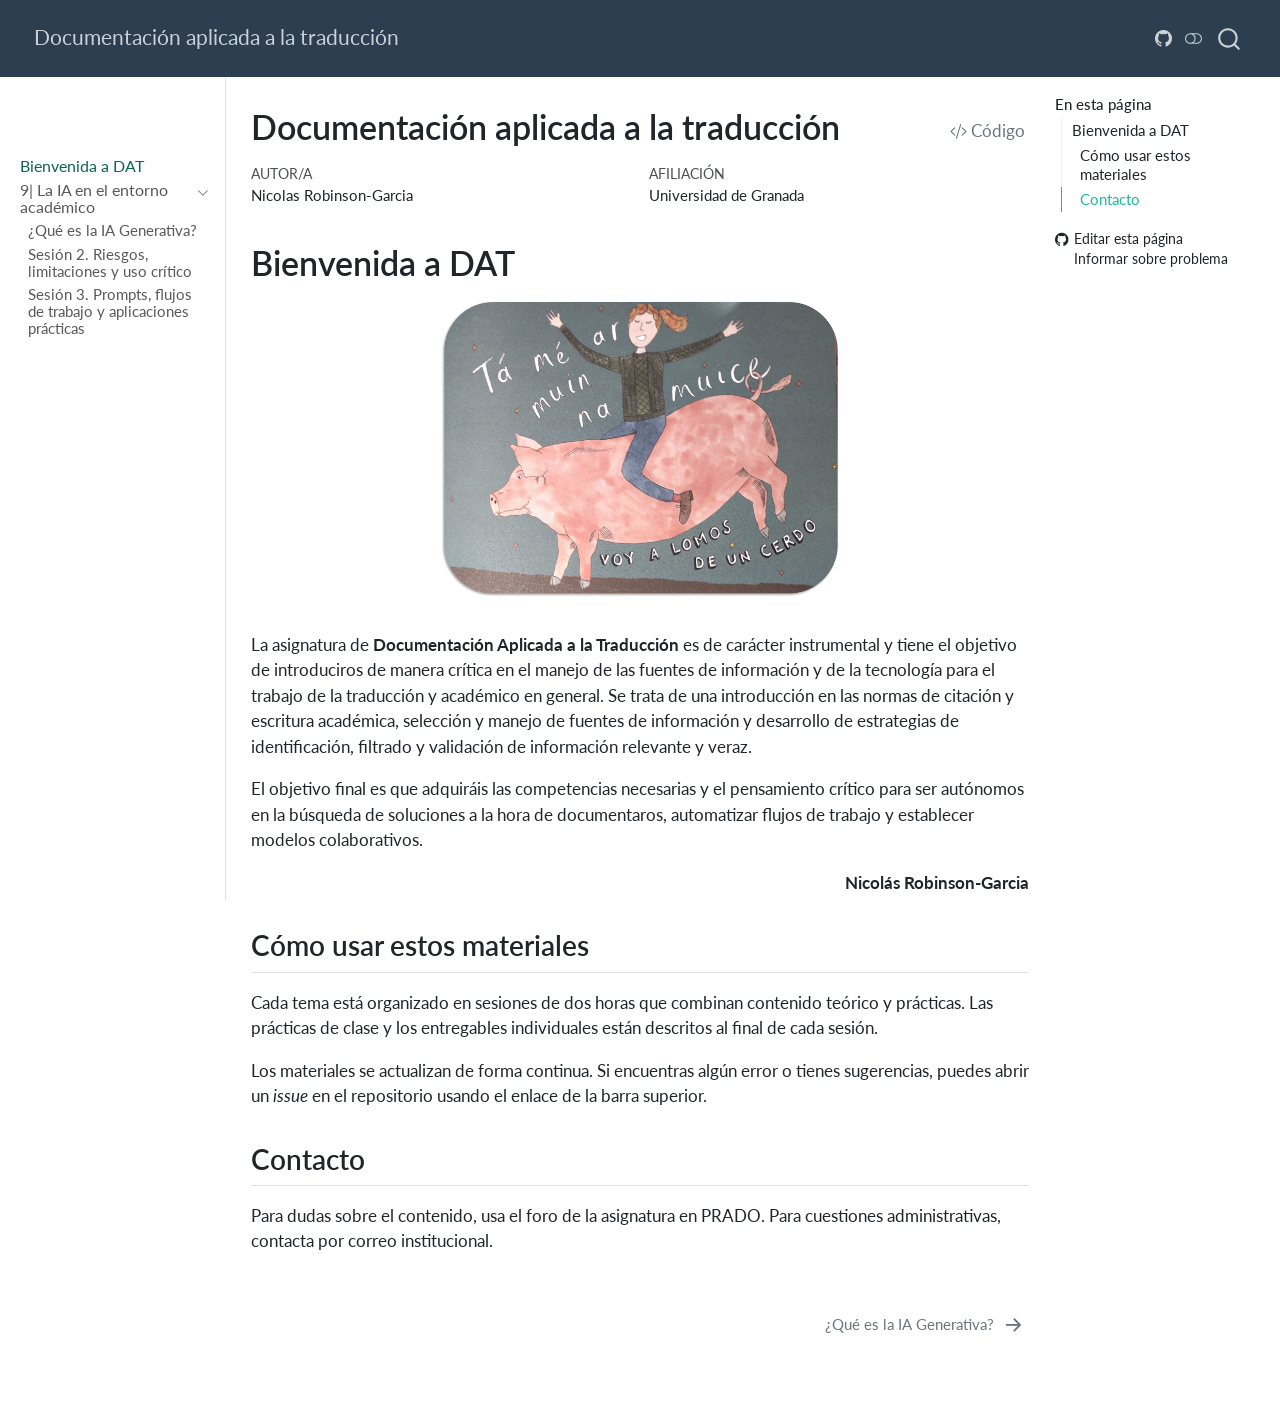
==== docs/index.html @ 5654e7cf "terminada sesion 1 tema 9" ====
<!DOCTYPE html>
<html xmlns="http://www.w3.org/1999/xhtml" lang="es" xml:lang="es"><head>

<meta charset="utf-8">
<meta name="generator" content="quarto-1.8.25">

<meta name="viewport" content="width=device-width, initial-scale=1.0, user-scalable=yes">

<meta name="author" content="Nicolas Robinson-Garcia">

<title>Documentación aplicada a la traducción</title>
<style>
code{white-space: pre-wrap;}
span.smallcaps{font-variant: small-caps;}
div.columns{display: flex; gap: min(4vw, 1.5em);}
div.column{flex: auto; overflow-x: auto;}
div.hanging-indent{margin-left: 1.5em; text-indent: -1.5em;}
ul.task-list{list-style: none;}
ul.task-list li input[type="checkbox"] {
  width: 0.8em;
  margin: 0 0.8em 0.2em -1em; /* quarto-specific, see https://github.com/quarto-dev/quarto-cli/issues/4556 */ 
  vertical-align: middle;
}
/* CSS for syntax highlighting */
html { -webkit-text-size-adjust: 100%; }
pre > code.sourceCode { white-space: pre; position: relative; }
pre > code.sourceCode > span { display: inline-block; line-height: 1.25; }
pre > code.sourceCode > span:empty { height: 1.2em; }
.sourceCode { overflow: visible; }
code.sourceCode > span { color: inherit; text-decoration: inherit; }
div.sourceCode { margin: 1em 0; }
pre.sourceCode { margin: 0; }
@media screen {
div.sourceCode { overflow: auto; }
}
@media print {
pre > code.sourceCode { white-space: pre-wrap; }
pre > code.sourceCode > span { text-indent: -5em; padding-left: 5em; }
}
pre.numberSource code
  { counter-reset: source-line 0; }
pre.numberSource code > span
  { position: relative; left: -4em; counter-increment: source-line; }
pre.numberSource code > span > a:first-child::before
  { content: counter(source-line);
    position: relative; left: -1em; text-align: right; vertical-align: baseline;
    border: none; display: inline-block;
    -webkit-touch-callout: none; -webkit-user-select: none;
    -khtml-user-select: none; -moz-user-select: none;
    -ms-user-select: none; user-select: none;
    padding: 0 4px; width: 4em;
  }
pre.numberSource { margin-left: 3em;  padding-left: 4px; }
div.sourceCode
  {   }
@media screen {
pre > code.sourceCode > span > a:first-child::before { text-decoration: underline; }
}
</style>


<script src="site_libs/quarto-nav/quarto-nav.js"></script>
<script src="site_libs/quarto-nav/headroom.min.js"></script>
<script src="site_libs/clipboard/clipboard.min.js"></script>
<script src="site_libs/quarto-search/autocomplete.umd.js"></script>
<script src="site_libs/quarto-search/fuse.min.js"></script>
<script src="site_libs/quarto-search/quarto-search.js"></script>
<meta name="quarto:offset" content="./">
<link href="./tema9/sesion1.html" rel="next">
<script src="site_libs/quarto-html/quarto.js" type="module"></script>
<script src="site_libs/quarto-html/tabsets/tabsets.js" type="module"></script>
<script src="site_libs/quarto-html/axe/axe-check.js" type="module"></script>
<script src="site_libs/quarto-html/popper.min.js"></script>
<script src="site_libs/quarto-html/tippy.umd.min.js"></script>
<script src="site_libs/quarto-html/anchor.min.js"></script>
<link href="site_libs/quarto-html/tippy.css" rel="stylesheet">
<link href="site_libs/quarto-html/quarto-syntax-highlighting-065a5179aebd64318d7ea99d77b64a9e.css" rel="stylesheet" class="quarto-color-scheme" id="quarto-text-highlighting-styles">
<link href="site_libs/quarto-html/quarto-syntax-highlighting-dark-969ddfa49e00a70eb3423444dbc81f6c.css" rel="stylesheet" class="quarto-color-scheme quarto-color-alternate" id="quarto-text-highlighting-styles">
<link href="site_libs/quarto-html/quarto-syntax-highlighting-065a5179aebd64318d7ea99d77b64a9e.css" rel="stylesheet" class="quarto-color-scheme-extra" id="quarto-text-highlighting-styles">
<script src="site_libs/bootstrap/bootstrap.min.js"></script>
<link href="site_libs/bootstrap/bootstrap-icons.css" rel="stylesheet">
<link href="site_libs/bootstrap/bootstrap-a9e733861a171a8fdea76b20008cc90a.min.css" rel="stylesheet" append-hash="true" class="quarto-color-scheme" id="quarto-bootstrap" data-mode="light">
<link href="site_libs/bootstrap/bootstrap-dark-7d4ac4c5825c8150fc5af6cb165d6b86.min.css" rel="stylesheet" append-hash="true" class="quarto-color-scheme quarto-color-alternate" id="quarto-bootstrap" data-mode="dark">
<link href="site_libs/bootstrap/bootstrap-a9e733861a171a8fdea76b20008cc90a.min.css" rel="stylesheet" append-hash="true" class="quarto-color-scheme-extra" id="quarto-bootstrap" data-mode="light">
<script id="quarto-search-options" type="application/json">{
  "location": "navbar",
  "copy-button": false,
  "collapse-after": 3,
  "panel-placement": "end",
  "type": "overlay",
  "limit": 50,
  "keyboard-shortcut": [
    "f",
    "/",
    "s"
  ],
  "show-item-context": false,
  "language": {
    "search-no-results-text": "No se han encontrado resultados",
    "search-matching-documents-text": "documentos encontrados",
    "search-copy-link-title": "Copiar el enlace en la búsqueda",
    "search-hide-matches-text": "Ocultar resultados adicionales",
    "search-more-match-text": "resultado adicional en este documento",
    "search-more-matches-text": "resultados adicionales en este documento",
    "search-clear-button-title": "Borrar",
    "search-text-placeholder": "",
    "search-detached-cancel-button-title": "Cancelar",
    "search-submit-button-title": "Enviar",
    "search-label": "Buscar"
  }
}</script>
<style>html{ scroll-behavior: smooth; }</style>


<link rel="stylesheet" href="styles.css">
</head>

<body class="nav-sidebar docked nav-fixed quarto-light"><script id="quarto-html-before-body" type="application/javascript">
    const toggleBodyColorMode = (bsSheetEl) => {
      const mode = bsSheetEl.getAttribute("data-mode");
      const bodyEl = window.document.querySelector("body");
      if (mode === "dark") {
        bodyEl.classList.add("quarto-dark");
        bodyEl.classList.remove("quarto-light");
      } else {
        bodyEl.classList.add("quarto-light");
        bodyEl.classList.remove("quarto-dark");
      }
    }
    const toggleBodyColorPrimary = () => {
      const bsSheetEl = window.document.querySelector("link#quarto-bootstrap:not([rel=disabled-stylesheet])");
      if (bsSheetEl) {
        toggleBodyColorMode(bsSheetEl);
      }
    }
    const setColorSchemeToggle = (alternate) => {
      const toggles = window.document.querySelectorAll('.quarto-color-scheme-toggle');
      for (let i=0; i < toggles.length; i++) {
        const toggle = toggles[i];
        if (toggle) {
          if (alternate) {
            toggle.classList.add("alternate");
          } else {
            toggle.classList.remove("alternate");
          }
        }
      }
    };
    const toggleColorMode = (alternate) => {
      // Switch the stylesheets
      const primaryStylesheets = window.document.querySelectorAll('link.quarto-color-scheme:not(.quarto-color-alternate)');
      const alternateStylesheets = window.document.querySelectorAll('link.quarto-color-scheme.quarto-color-alternate');
      manageTransitions('#quarto-margin-sidebar .nav-link', false);
      if (alternate) {
        // note: dark is layered on light, we don't disable primary!
        enableStylesheet(alternateStylesheets);
        for (const sheetNode of alternateStylesheets) {
          if (sheetNode.id === "quarto-bootstrap") {
            toggleBodyColorMode(sheetNode);
          }
        }
      } else {
        disableStylesheet(alternateStylesheets);
        enableStylesheet(primaryStylesheets)
        toggleBodyColorPrimary();
      }
      manageTransitions('#quarto-margin-sidebar .nav-link', true);
      // Switch the toggles
      setColorSchemeToggle(alternate)
      // Hack to workaround the fact that safari doesn't
      // properly recolor the scrollbar when toggling (#1455)
      if (navigator.userAgent.indexOf('Safari') > 0 && navigator.userAgent.indexOf('Chrome') == -1) {
        manageTransitions("body", false);
        window.scrollTo(0, 1);
        setTimeout(() => {
          window.scrollTo(0, 0);
          manageTransitions("body", true);
        }, 40);
      }
    }
    const disableStylesheet = (stylesheets) => {
      for (let i=0; i < stylesheets.length; i++) {
        const stylesheet = stylesheets[i];
        stylesheet.rel = 'disabled-stylesheet';
      }
    }
    const enableStylesheet = (stylesheets) => {
      for (let i=0; i < stylesheets.length; i++) {
        const stylesheet = stylesheets[i];
        if(stylesheet.rel !== 'stylesheet') { // for Chrome, which will still FOUC without this check
          stylesheet.rel = 'stylesheet';
        }
      }
    }
    const manageTransitions = (selector, allowTransitions) => {
      const els = window.document.querySelectorAll(selector);
      for (let i=0; i < els.length; i++) {
        const el = els[i];
        if (allowTransitions) {
          el.classList.remove('notransition');
        } else {
          el.classList.add('notransition');
        }
      }
    }
    const isFileUrl = () => {
      return window.location.protocol === 'file:';
    }
    const hasAlternateSentinel = () => {
      let styleSentinel = getColorSchemeSentinel();
      if (styleSentinel !== null) {
        return styleSentinel === "alternate";
      } else {
        return false;
      }
    }
    const setStyleSentinel = (alternate) => {
      const value = alternate ? "alternate" : "default";
      if (!isFileUrl()) {
        window.localStorage.setItem("quarto-color-scheme", value);
      } else {
        localAlternateSentinel = value;
      }
    }
    const getColorSchemeSentinel = () => {
      if (!isFileUrl()) {
        const storageValue = window.localStorage.getItem("quarto-color-scheme");
        return storageValue != null ? storageValue : localAlternateSentinel;
      } else {
        return localAlternateSentinel;
      }
    }
    const toggleGiscusIfUsed = (isAlternate, darkModeDefault) => {
      const baseTheme = document.querySelector('#giscus-base-theme')?.value ?? 'light';
      const alternateTheme = document.querySelector('#giscus-alt-theme')?.value ?? 'dark';
      let newTheme = '';
      if(authorPrefersDark) {
        newTheme = isAlternate ? baseTheme : alternateTheme;
      } else {
        newTheme = isAlternate ? alternateTheme : baseTheme;
      }
      const changeGiscusTheme = () => {
        // From: https://github.com/giscus/giscus/issues/336
        const sendMessage = (message) => {
          const iframe = document.querySelector('iframe.giscus-frame');
          if (!iframe) return;
          iframe.contentWindow.postMessage({ giscus: message }, 'https://giscus.app');
        }
        sendMessage({
          setConfig: {
            theme: newTheme
          }
        });
      }
      const isGiscussLoaded = window.document.querySelector('iframe.giscus-frame') !== null;
      if (isGiscussLoaded) {
        changeGiscusTheme();
      }
    };
    const authorPrefersDark = false;
    const darkModeDefault = authorPrefersDark;
      document.querySelector('link#quarto-text-highlighting-styles.quarto-color-scheme-extra').rel = 'disabled-stylesheet';
      document.querySelector('link#quarto-bootstrap.quarto-color-scheme-extra').rel = 'disabled-stylesheet';
    let localAlternateSentinel = darkModeDefault ? 'alternate' : 'default';
    // Dark / light mode switch
    window.quartoToggleColorScheme = () => {
      // Read the current dark / light value
      let toAlternate = !hasAlternateSentinel();
      toggleColorMode(toAlternate);
      setStyleSentinel(toAlternate);
      toggleGiscusIfUsed(toAlternate, darkModeDefault);
      window.dispatchEvent(new Event('resize'));
    };
    // Switch to dark mode if need be
    if (hasAlternateSentinel()) {
      toggleColorMode(true);
    } else {
      toggleColorMode(false);
    }
  </script>

<div id="quarto-search-results"></div>
  <header id="quarto-header" class="headroom fixed-top">
    <nav class="navbar navbar-expand-lg " data-bs-theme="dark">
      <div class="navbar-container container-fluid">
      <div class="navbar-brand-container mx-auto">
    <a href="./index.html" class="navbar-brand navbar-brand-logo">
    </a>
    <a class="navbar-brand" href="./index.html">
    <span class="navbar-title">Documentación aplicada a la traducción</span>
    </a>
  </div>
        <div class="quarto-navbar-tools tools-end">
    <a href="https://github.com/elrobin/dat" title="Source Code" class="quarto-navigation-tool px-1" aria-label="Source Code"><i class="bi bi-github"></i></a>
  <a href="" class="quarto-color-scheme-toggle quarto-navigation-tool  px-1" onclick="window.quartoToggleColorScheme(); return false;" title="Alternar modo oscuro"><i class="bi"></i></a>
</div>
          <div id="quarto-search" class="" title="Buscar"></div>
      </div> <!-- /container-fluid -->
    </nav>
  <nav class="quarto-secondary-nav">
    <div class="container-fluid d-flex">
      <button type="button" class="quarto-btn-toggle btn" data-bs-toggle="collapse" role="button" data-bs-target=".quarto-sidebar-collapse-item" aria-controls="quarto-sidebar" aria-expanded="false" aria-label="Alternar barra lateral" onclick="if (window.quartoToggleHeadroom) { window.quartoToggleHeadroom(); }">
        <i class="bi bi-layout-text-sidebar-reverse"></i>
      </button>
        <nav class="quarto-page-breadcrumbs" aria-label="breadcrumb"><ol class="breadcrumb"><li class="breadcrumb-item"><a href="./index.html">Bienvenida a DAT</a></li></ol></nav>
        <a class="flex-grow-1" role="navigation" data-bs-toggle="collapse" data-bs-target=".quarto-sidebar-collapse-item" aria-controls="quarto-sidebar" aria-expanded="false" aria-label="Alternar barra lateral" onclick="if (window.quartoToggleHeadroom) { window.quartoToggleHeadroom(); }">      
        </a>
      <button type="button" class="btn quarto-search-button" aria-label="Buscar" onclick="window.quartoOpenSearch();">
        <i class="bi bi-search"></i>
      </button>
    </div>
  </nav>
</header>
<!-- content -->
<div id="quarto-content" class="quarto-container page-columns page-rows-contents page-layout-article page-navbar">
<!-- sidebar -->
  <nav id="quarto-sidebar" class="sidebar collapse collapse-horizontal quarto-sidebar-collapse-item sidebar-navigation docked overflow-auto">
    <div class="pt-lg-2 mt-2 text-left sidebar-header sidebar-header-stacked">
      <a href="./index.html" class="sidebar-logo-link">
      </a>
      </div>
        <div class="mt-2 flex-shrink-0 align-items-center">
        <div class="sidebar-search">
        <div id="quarto-search" class="" title="Buscar"></div>
        </div>
        </div>
    <div class="sidebar-menu-container"> 
    <ul class="list-unstyled mt-1">
        <li class="sidebar-item">
  <div class="sidebar-item-container"> 
  <a href="./index.html" class="sidebar-item-text sidebar-link active">
 <span class="menu-text">Bienvenida a DAT</span></a>
  </div>
</li>
        <li class="sidebar-item sidebar-item-section">
      <div class="sidebar-item-container"> 
            <a class="sidebar-item-text sidebar-link text-start" data-bs-toggle="collapse" data-bs-target="#quarto-sidebar-section-1" role="navigation" aria-expanded="true">
 <span class="menu-text">9| La IA en el entorno académico</span></a>
          <a class="sidebar-item-toggle text-start" data-bs-toggle="collapse" data-bs-target="#quarto-sidebar-section-1" role="navigation" aria-expanded="true" aria-label="Alternar sección">
            <i class="bi bi-chevron-right ms-2"></i>
          </a> 
      </div>
      <ul id="quarto-sidebar-section-1" class="collapse list-unstyled sidebar-section depth1 show">  
          <li class="sidebar-item">
  <div class="sidebar-item-container"> 
  <a href="./tema9/sesion1.html" class="sidebar-item-text sidebar-link"><span class="chapter-title">¿Qué es la IA Generativa?</span></a>
  </div>
</li>
          <li class="sidebar-item">
  <div class="sidebar-item-container"> 
  <a href="./tema9/sesion2.html" class="sidebar-item-text sidebar-link"><span class="chapter-title">Sesión 2. Riesgos, limitaciones y uso crítico</span></a>
  </div>
</li>
          <li class="sidebar-item">
  <div class="sidebar-item-container"> 
  <a href="./tema9/sesion3.html" class="sidebar-item-text sidebar-link"><span class="chapter-title">Sesión 3. Prompts, flujos de trabajo y aplicaciones prácticas</span></a>
  </div>
</li>
      </ul>
  </li>
    </ul>
    </div>
</nav>
<div id="quarto-sidebar-glass" class="quarto-sidebar-collapse-item" data-bs-toggle="collapse" data-bs-target=".quarto-sidebar-collapse-item"></div>
<!-- margin-sidebar -->
    <div id="quarto-margin-sidebar" class="sidebar margin-sidebar">
        <nav id="TOC" role="doc-toc" class="toc-active">
    <h2 id="toc-title">En esta página</h2>
   
  <ul class="collapse">
  <li><a href="#bienvenida-a-dat" id="toc-bienvenida-a-dat" class="nav-link active" data-scroll-target="#bienvenida-a-dat">Bienvenida a DAT</a>
  <ul class="collapse">
  <li><a href="#cómo-usar-estos-materiales" id="toc-cómo-usar-estos-materiales" class="nav-link" data-scroll-target="#cómo-usar-estos-materiales">Cómo usar estos materiales</a></li>
  <li><a href="#contacto" id="toc-contacto" class="nav-link" data-scroll-target="#contacto">Contacto</a></li>
  </ul></li>
  </ul>
<div class="toc-actions"><ul class="collapse"><li><a href="https://github.com/elrobin/dat/edit/main/index.qmd" class="toc-action"><i class="bi bi-github"></i>Editar esta página</a></li><li><a href="https://github.com/elrobin/dat/issues/new" class="toc-action"><i class="bi empty"></i>Informar sobre problema</a></li></ul></div></nav>
    </div>
<!-- main -->
<main class="content" id="quarto-document-content">


<header id="title-block-header" class="quarto-title-block default">
<div class="quarto-title">
<div class="quarto-title-block"><div><h1 class="title">Documentación aplicada a la traducción</h1><button type="button" class="btn code-tools-button" id="quarto-code-tools-source"><i class="bi"></i> Código</button></div></div>
</div>


<div class="quarto-title-meta-author">
  <div class="quarto-title-meta-heading">Autor/a</div>
  <div class="quarto-title-meta-heading">Afiliación</div>
  
    <div class="quarto-title-meta-contents">
    <p class="author">Nicolas Robinson-Garcia </p>
  </div>
  <div class="quarto-title-meta-contents">
        <p class="affiliation">
            Universidad de Granada
          </p>
      </div>
  </div>

<div class="quarto-title-meta">

      
  
    
  </div>
  


</header>


<section id="bienvenida-a-dat" class="level1 unnumbered">
<h1 class="unnumbered">Bienvenida a DAT</h1>
<div class="quarto-figure quarto-figure-center">
<figure class="figure">
<p><img src="images/cover.png" class="img-fluid quarto-figure quarto-figure-center figure-img" width="400"></p>
</figure>
</div>
<p>La asignatura de <strong>Documentación Aplicada a la Traducción</strong> es de carácter instrumental y tiene el objetivo de introduciros de manera crítica en el manejo de las fuentes de información y de la tecnología para el trabajo de la traducción y académico en general. Se trata de una introducción en las normas de citación y escritura académica, selección y manejo de fuentes de información y desarrollo de estrategias de identificación, filtrado y validación de información relevante y veraz.</p>
<p>El objetivo final es que adquiráis las competencias necesarias y el pensamiento crítico para ser autónomos en la búsqueda de soluciones a la hora de documentaros, automatizar flujos de trabajo y establecer modelos colaborativos.</p>
<div class="right">
<p><strong>Nicolás Robinson-Garcia</strong></p>
</div>
<section id="cómo-usar-estos-materiales" class="level2">
<h2 class="anchored" data-anchor-id="cómo-usar-estos-materiales">Cómo usar estos materiales</h2>
<p>Cada tema está organizado en sesiones de dos horas que combinan contenido teórico y prácticas. Las prácticas de clase y los entregables individuales están descritos al final de cada sesión.</p>
<p>Los materiales se actualizan de forma continua. Si encuentras algún error o tienes sugerencias, puedes abrir un <em>issue</em> en el repositorio usando el enlace de la barra superior.</p>
</section>
<section id="contacto" class="level2">
<h2 class="anchored" data-anchor-id="contacto">Contacto</h2>
<p>Para dudas sobre el contenido, usa el foro de la asignatura en PRADO. Para cuestiones administrativas, contacta por correo institucional.</p>


<!-- -->

</section>
</section>

</main> <!-- /main -->
<script id="quarto-html-after-body" type="application/javascript">
  window.document.addEventListener("DOMContentLoaded", function (event) {
    // Ensure there is a toggle, if there isn't float one in the top right
    if (window.document.querySelector('.quarto-color-scheme-toggle') === null) {
      const a = window.document.createElement('a');
      a.classList.add('top-right');
      a.classList.add('quarto-color-scheme-toggle');
      a.href = "";
      a.onclick = function() { try { window.quartoToggleColorScheme(); } catch {} return false; };
      const i = window.document.createElement("i");
      i.classList.add('bi');
      a.appendChild(i);
      window.document.body.appendChild(a);
    }
    setColorSchemeToggle(hasAlternateSentinel())
    const icon = "";
    const anchorJS = new window.AnchorJS();
    anchorJS.options = {
      placement: 'right',
      icon: icon
    };
    anchorJS.add('.anchored');
    const isCodeAnnotation = (el) => {
      for (const clz of el.classList) {
        if (clz.startsWith('code-annotation-')) {                     
          return true;
        }
      }
      return false;
    }
    const onCopySuccess = function(e) {
      // button target
      const button = e.trigger;
      // don't keep focus
      button.blur();
      // flash "checked"
      button.classList.add('code-copy-button-checked');
      var currentTitle = button.getAttribute("title");
      button.setAttribute("title", "Copiado");
      let tooltip;
      if (window.bootstrap) {
        button.setAttribute("data-bs-toggle", "tooltip");
        button.setAttribute("data-bs-placement", "left");
        button.setAttribute("data-bs-title", "Copiado");
        tooltip = new bootstrap.Tooltip(button, 
          { trigger: "manual", 
            customClass: "code-copy-button-tooltip",
            offset: [0, -8]});
        tooltip.show();    
      }
      setTimeout(function() {
        if (tooltip) {
          tooltip.hide();
          button.removeAttribute("data-bs-title");
          button.removeAttribute("data-bs-toggle");
          button.removeAttribute("data-bs-placement");
        }
        button.setAttribute("title", currentTitle);
        button.classList.remove('code-copy-button-checked');
      }, 1000);
      // clear code selection
      e.clearSelection();
    }
    const getTextToCopy = function(trigger) {
      const outerScaffold = trigger.parentElement.cloneNode(true);
      const codeEl = outerScaffold.querySelector('code');
      for (const childEl of codeEl.children) {
        if (isCodeAnnotation(childEl)) {
          childEl.remove();
        }
      }
      return codeEl.innerText;
    }
    const clipboard = new window.ClipboardJS('.code-copy-button:not([data-in-quarto-modal])', {
      text: getTextToCopy
    });
    clipboard.on('success', onCopySuccess);
    if (window.document.getElementById('quarto-embedded-source-code-modal')) {
      const clipboardModal = new window.ClipboardJS('.code-copy-button[data-in-quarto-modal]', {
        text: getTextToCopy,
        container: window.document.getElementById('quarto-embedded-source-code-modal')
      });
      clipboardModal.on('success', onCopySuccess);
    }
    const viewSource = window.document.getElementById('quarto-view-source') ||
                       window.document.getElementById('quarto-code-tools-source');
    if (viewSource) {
      const sourceUrl = viewSource.getAttribute("data-quarto-source-url");
      viewSource.addEventListener("click", function(e) {
        if (sourceUrl) {
          // rstudio viewer pane
          if (/\bcapabilities=\b/.test(window.location)) {
            window.open(sourceUrl);
          } else {
            window.location.href = sourceUrl;
          }
        } else {
          const modal = new bootstrap.Modal(document.getElementById('quarto-embedded-source-code-modal'));
          modal.show();
        }
        return false;
      });
    }
    function toggleCodeHandler(show) {
      return function(e) {
        const detailsSrc = window.document.querySelectorAll(".cell > details > .sourceCode");
        for (let i=0; i<detailsSrc.length; i++) {
          const details = detailsSrc[i].parentElement;
          if (show) {
            details.open = true;
          } else {
            details.removeAttribute("open");
          }
        }
        const cellCodeDivs = window.document.querySelectorAll(".cell > .sourceCode");
        const fromCls = show ? "hidden" : "unhidden";
        const toCls = show ? "unhidden" : "hidden";
        for (let i=0; i<cellCodeDivs.length; i++) {
          const codeDiv = cellCodeDivs[i];
          if (codeDiv.classList.contains(fromCls)) {
            codeDiv.classList.remove(fromCls);
            codeDiv.classList.add(toCls);
          } 
        }
        return false;
      }
    }
    const hideAllCode = window.document.getElementById("quarto-hide-all-code");
    if (hideAllCode) {
      hideAllCode.addEventListener("click", toggleCodeHandler(false));
    }
    const showAllCode = window.document.getElementById("quarto-show-all-code");
    if (showAllCode) {
      showAllCode.addEventListener("click", toggleCodeHandler(true));
    }
      var localhostRegex = new RegExp(/^(?:http|https):\/\/localhost\:?[0-9]*\//);
      var mailtoRegex = new RegExp(/^mailto:/);
        var filterRegex = new RegExp('/' + window.location.host + '/');
      var isInternal = (href) => {
          return filterRegex.test(href) || localhostRegex.test(href) || mailtoRegex.test(href);
      }
      // Inspect non-navigation links and adorn them if external
     var links = window.document.querySelectorAll('a[href]:not(.nav-link):not(.navbar-brand):not(.toc-action):not(.sidebar-link):not(.sidebar-item-toggle):not(.pagination-link):not(.no-external):not([aria-hidden]):not(.dropdown-item):not(.quarto-navigation-tool):not(.about-link)');
      for (var i=0; i<links.length; i++) {
        const link = links[i];
        if (!isInternal(link.href)) {
          // undo the damage that might have been done by quarto-nav.js in the case of
          // links that we want to consider external
          if (link.dataset.originalHref !== undefined) {
            link.href = link.dataset.originalHref;
          }
            // target, if specified
            link.setAttribute("target", "_blank");
            if (link.getAttribute("rel") === null) {
              link.setAttribute("rel", "noopener");
            }
        }
      }
    function tippyHover(el, contentFn, onTriggerFn, onUntriggerFn) {
      const config = {
        allowHTML: true,
        maxWidth: 500,
        delay: 100,
        arrow: false,
        appendTo: function(el) {
            return el.parentElement;
        },
        interactive: true,
        interactiveBorder: 10,
        theme: 'quarto',
        placement: 'bottom-start',
      };
      if (contentFn) {
        config.content = contentFn;
      }
      if (onTriggerFn) {
        config.onTrigger = onTriggerFn;
      }
      if (onUntriggerFn) {
        config.onUntrigger = onUntriggerFn;
      }
      window.tippy(el, config); 
    }
    const noterefs = window.document.querySelectorAll('a[role="doc-noteref"]');
    for (var i=0; i<noterefs.length; i++) {
      const ref = noterefs[i];
      tippyHover(ref, function() {
        // use id or data attribute instead here
        let href = ref.getAttribute('data-footnote-href') || ref.getAttribute('href');
        try { href = new URL(href).hash; } catch {}
        const id = href.replace(/^#\/?/, "");
        const note = window.document.getElementById(id);
        if (note) {
          return note.innerHTML;
        } else {
          return "";
        }
      });
    }
    const xrefs = window.document.querySelectorAll('a.quarto-xref');
    const processXRef = (id, note) => {
      // Strip column container classes
      const stripColumnClz = (el) => {
        el.classList.remove("page-full", "page-columns");
        if (el.children) {
          for (const child of el.children) {
            stripColumnClz(child);
          }
        }
      }
      stripColumnClz(note)
      if (id === null || id.startsWith('sec-')) {
        // Special case sections, only their first couple elements
        const container = document.createElement("div");
        if (note.children && note.children.length > 2) {
          container.appendChild(note.children[0].cloneNode(true));
          for (let i = 1; i < note.children.length; i++) {
            const child = note.children[i];
            if (child.tagName === "P" && child.innerText === "") {
              continue;
            } else {
              container.appendChild(child.cloneNode(true));
              break;
            }
          }
          if (window.Quarto?.typesetMath) {
            window.Quarto.typesetMath(container);
          }
          return container.innerHTML
        } else {
          if (window.Quarto?.typesetMath) {
            window.Quarto.typesetMath(note);
          }
          return note.innerHTML;
        }
      } else {
        // Remove any anchor links if they are present
        const anchorLink = note.querySelector('a.anchorjs-link');
        if (anchorLink) {
          anchorLink.remove();
        }
        if (window.Quarto?.typesetMath) {
          window.Quarto.typesetMath(note);
        }
        if (note.classList.contains("callout")) {
          return note.outerHTML;
        } else {
          return note.innerHTML;
        }
      }
    }
    for (var i=0; i<xrefs.length; i++) {
      const xref = xrefs[i];
      tippyHover(xref, undefined, function(instance) {
        instance.disable();
        let url = xref.getAttribute('href');
        let hash = undefined; 
        if (url.startsWith('#')) {
          hash = url;
        } else {
          try { hash = new URL(url).hash; } catch {}
        }
        if (hash) {
          const id = hash.replace(/^#\/?/, "");
          const note = window.document.getElementById(id);
          if (note !== null) {
            try {
              const html = processXRef(id, note.cloneNode(true));
              instance.setContent(html);
            } finally {
              instance.enable();
              instance.show();
            }
          } else {
            // See if we can fetch this
            fetch(url.split('#')[0])
            .then(res => res.text())
            .then(html => {
              const parser = new DOMParser();
              const htmlDoc = parser.parseFromString(html, "text/html");
              const note = htmlDoc.getElementById(id);
              if (note !== null) {
                const html = processXRef(id, note);
                instance.setContent(html);
              } 
            }).finally(() => {
              instance.enable();
              instance.show();
            });
          }
        } else {
          // See if we can fetch a full url (with no hash to target)
          // This is a special case and we should probably do some content thinning / targeting
          fetch(url)
          .then(res => res.text())
          .then(html => {
            const parser = new DOMParser();
            const htmlDoc = parser.parseFromString(html, "text/html");
            const note = htmlDoc.querySelector('main.content');
            if (note !== null) {
              // This should only happen for chapter cross references
              // (since there is no id in the URL)
              // remove the first header
              if (note.children.length > 0 && note.children[0].tagName === "HEADER") {
                note.children[0].remove();
              }
              const html = processXRef(null, note);
              instance.setContent(html);
            } 
          }).finally(() => {
            instance.enable();
            instance.show();
          });
        }
      }, function(instance) {
      });
    }
        let selectedAnnoteEl;
        const selectorForAnnotation = ( cell, annotation) => {
          let cellAttr = 'data-code-cell="' + cell + '"';
          let lineAttr = 'data-code-annotation="' +  annotation + '"';
          const selector = 'span[' + cellAttr + '][' + lineAttr + ']';
          return selector;
        }
        const selectCodeLines = (annoteEl) => {
          const doc = window.document;
          const targetCell = annoteEl.getAttribute("data-target-cell");
          const targetAnnotation = annoteEl.getAttribute("data-target-annotation");
          const annoteSpan = window.document.querySelector(selectorForAnnotation(targetCell, targetAnnotation));
          const lines = annoteSpan.getAttribute("data-code-lines").split(",");
          const lineIds = lines.map((line) => {
            return targetCell + "-" + line;
          })
          let top = null;
          let height = null;
          let parent = null;
          if (lineIds.length > 0) {
              //compute the position of the single el (top and bottom and make a div)
              const el = window.document.getElementById(lineIds[0]);
              top = el.offsetTop;
              height = el.offsetHeight;
              parent = el.parentElement.parentElement;
            if (lineIds.length > 1) {
              const lastEl = window.document.getElementById(lineIds[lineIds.length - 1]);
              const bottom = lastEl.offsetTop + lastEl.offsetHeight;
              height = bottom - top;
            }
            if (top !== null && height !== null && parent !== null) {
              // cook up a div (if necessary) and position it 
              let div = window.document.getElementById("code-annotation-line-highlight");
              if (div === null) {
                div = window.document.createElement("div");
                div.setAttribute("id", "code-annotation-line-highlight");
                div.style.position = 'absolute';
                parent.appendChild(div);
              }
              div.style.top = top - 2 + "px";
              div.style.height = height + 4 + "px";
              div.style.left = 0;
              let gutterDiv = window.document.getElementById("code-annotation-line-highlight-gutter");
              if (gutterDiv === null) {
                gutterDiv = window.document.createElement("div");
                gutterDiv.setAttribute("id", "code-annotation-line-highlight-gutter");
                gutterDiv.style.position = 'absolute';
                const codeCell = window.document.getElementById(targetCell);
                const gutter = codeCell.querySelector('.code-annotation-gutter');
                gutter.appendChild(gutterDiv);
              }
              gutterDiv.style.top = top - 2 + "px";
              gutterDiv.style.height = height + 4 + "px";
            }
            selectedAnnoteEl = annoteEl;
          }
        };
        const unselectCodeLines = () => {
          const elementsIds = ["code-annotation-line-highlight", "code-annotation-line-highlight-gutter"];
          elementsIds.forEach((elId) => {
            const div = window.document.getElementById(elId);
            if (div) {
              div.remove();
            }
          });
          selectedAnnoteEl = undefined;
        };
          // Handle positioning of the toggle
      window.addEventListener(
        "resize",
        throttle(() => {
          elRect = undefined;
          if (selectedAnnoteEl) {
            selectCodeLines(selectedAnnoteEl);
          }
        }, 10)
      );
      function throttle(fn, ms) {
      let throttle = false;
      let timer;
        return (...args) => {
          if(!throttle) { // first call gets through
              fn.apply(this, args);
              throttle = true;
          } else { // all the others get throttled
              if(timer) clearTimeout(timer); // cancel #2
              timer = setTimeout(() => {
                fn.apply(this, args);
                timer = throttle = false;
              }, ms);
          }
        };
      }
        // Attach click handler to the DT
        const annoteDls = window.document.querySelectorAll('dt[data-target-cell]');
        for (const annoteDlNode of annoteDls) {
          annoteDlNode.addEventListener('click', (event) => {
            const clickedEl = event.target;
            if (clickedEl !== selectedAnnoteEl) {
              unselectCodeLines();
              const activeEl = window.document.querySelector('dt[data-target-cell].code-annotation-active');
              if (activeEl) {
                activeEl.classList.remove('code-annotation-active');
              }
              selectCodeLines(clickedEl);
              clickedEl.classList.add('code-annotation-active');
            } else {
              // Unselect the line
              unselectCodeLines();
              clickedEl.classList.remove('code-annotation-active');
            }
          });
        }
    const findCites = (el) => {
      const parentEl = el.parentElement;
      if (parentEl) {
        const cites = parentEl.dataset.cites;
        if (cites) {
          return {
            el,
            cites: cites.split(' ')
          };
        } else {
          return findCites(el.parentElement)
        }
      } else {
        return undefined;
      }
    };
    var bibliorefs = window.document.querySelectorAll('a[role="doc-biblioref"]');
    for (var i=0; i<bibliorefs.length; i++) {
      const ref = bibliorefs[i];
      const citeInfo = findCites(ref);
      if (citeInfo) {
        tippyHover(citeInfo.el, function() {
          var popup = window.document.createElement('div');
          citeInfo.cites.forEach(function(cite) {
            var citeDiv = window.document.createElement('div');
            citeDiv.classList.add('hanging-indent');
            citeDiv.classList.add('csl-entry');
            var biblioDiv = window.document.getElementById('ref-' + cite);
            if (biblioDiv) {
              citeDiv.innerHTML = biblioDiv.innerHTML;
            }
            popup.appendChild(citeDiv);
          });
          return popup.innerHTML;
        });
      }
    }
  });
  </script>
<nav class="page-navigation">
  <div class="nav-page nav-page-previous">
  </div>
  <div class="nav-page nav-page-next">
      <a href="./tema9/sesion1.html" class="pagination-link" aria-label="¿Qué es la IA Generativa?">
        <span class="nav-page-text"><span class="chapter-title">¿Qué es la IA Generativa?</span></span> <i class="bi bi-arrow-right-short"></i>
      </a>
  </div>
</nav><div class="modal fade" id="quarto-embedded-source-code-modal" tabindex="-1" aria-labelledby="quarto-embedded-source-code-modal-label" aria-hidden="true"><div class="modal-dialog modal-dialog-scrollable"><div class="modal-content"><div class="modal-header"><h5 class="modal-title" id="quarto-embedded-source-code-modal-label">Ejecutar el código</h5><button class="btn-close" data-bs-dismiss="modal"></button></div><div class="modal-body"><div class="">
<div class="code-copy-outer-scaffold"><div class="sourceCode" id="cb1" data-shortcodes="false"><pre class="sourceCode markdown code-with-copy"><code class="sourceCode markdown"><span id="cb1-1"><a href="#cb1-1" aria-hidden="true" tabindex="-1"></a><span class="fu"># Bienvenida a DAT {.unnumbered}</span></span>
<span id="cb1-2"><a href="#cb1-2" aria-hidden="true" tabindex="-1"></a></span>
<span id="cb1-3"><a href="#cb1-3" aria-hidden="true" tabindex="-1"></a><span class="al">![](images/cover.png)</span>{fig-align="center" width="400"}</span>
<span id="cb1-4"><a href="#cb1-4" aria-hidden="true" tabindex="-1"></a></span>
<span id="cb1-5"><a href="#cb1-5" aria-hidden="true" tabindex="-1"></a>La asignatura de **Documentación Aplicada a la Traducción** es de carácter instrumental y tiene el objetivo de introduciros de manera crítica en el manejo de las fuentes de información y de la tecnología para el trabajo de la traducción y académico en general. Se trata de una introducción en las normas de citación y escritura académica, selección y manejo de fuentes de información y desarrollo de estrategias de identificación, filtrado y validación de información relevante y veraz.</span>
<span id="cb1-6"><a href="#cb1-6" aria-hidden="true" tabindex="-1"></a></span>
<span id="cb1-7"><a href="#cb1-7" aria-hidden="true" tabindex="-1"></a>El objetivo final es que adquiráis las competencias necesarias y el pensamiento crítico para ser autónomos en la búsqueda de soluciones a la hora de documentaros, automatizar flujos de trabajo y establecer modelos colaborativos.</span>
<span id="cb1-8"><a href="#cb1-8" aria-hidden="true" tabindex="-1"></a></span>
<span id="cb1-9"><a href="#cb1-9" aria-hidden="true" tabindex="-1"></a>::: right</span>
<span id="cb1-10"><a href="#cb1-10" aria-hidden="true" tabindex="-1"></a>**Nicolás Robinson-Garcia**</span>
<span id="cb1-11"><a href="#cb1-11" aria-hidden="true" tabindex="-1"></a>:::</span>
<span id="cb1-12"><a href="#cb1-12" aria-hidden="true" tabindex="-1"></a></span>
<span id="cb1-13"><a href="#cb1-13" aria-hidden="true" tabindex="-1"></a><span class="fu">## Cómo usar estos materiales</span></span>
<span id="cb1-14"><a href="#cb1-14" aria-hidden="true" tabindex="-1"></a></span>
<span id="cb1-15"><a href="#cb1-15" aria-hidden="true" tabindex="-1"></a>Cada tema está organizado en sesiones de dos horas que combinan contenido teórico y prácticas. Las prácticas de clase y los entregables individuales están descritos al final de cada sesión.</span>
<span id="cb1-16"><a href="#cb1-16" aria-hidden="true" tabindex="-1"></a></span>
<span id="cb1-17"><a href="#cb1-17" aria-hidden="true" tabindex="-1"></a>Los materiales se actualizan de forma continua. Si encuentras algún error o tienes sugerencias, puedes abrir un *issue* en el repositorio usando el enlace de la barra superior.</span>
<span id="cb1-18"><a href="#cb1-18" aria-hidden="true" tabindex="-1"></a></span>
<span id="cb1-19"><a href="#cb1-19" aria-hidden="true" tabindex="-1"></a><span class="fu">## Contacto</span></span>
<span id="cb1-20"><a href="#cb1-20" aria-hidden="true" tabindex="-1"></a></span>
<span id="cb1-21"><a href="#cb1-21" aria-hidden="true" tabindex="-1"></a>Para dudas sobre el contenido, usa el foro de la asignatura en PRADO. Para cuestiones administrativas, contacta por correo institucional.</span></code></pre></div><button title="Copiar al portapapeles" class="code-copy-button" data-in-quarto-modal=""><i class="bi"></i></button></div>
</div></div></div></div></div>
</div> <!-- /content -->




<footer class="footer"><div class="nav-footer"><div class="nav-footer-center"><div class="toc-actions d-sm-block d-md-none"><ul><li><a href="https://github.com/elrobin/dat/edit/main/index.qmd" class="toc-action"><i class="bi bi-github"></i>Editar esta página</a></li><li><a href="https://github.com/elrobin/dat/issues/new" class="toc-action"><i class="bi empty"></i>Informar sobre problema</a></li></ul></div></div></div></footer><script src="site_libs/quarto-html/zenscroll-min.js"></script>
</body></html>
---- docs/site_libs/quarto-html/tippy.css ----
.tippy-box[data-animation=fade][data-state=hidden]{opacity:0}[data-tippy-root]{max-width:calc(100vw - 10px)}.tippy-box{position:relative;background-color:#333;color:#fff;border-radius:4px;font-size:14px;line-height:1.4;white-space:normal;outline:0;transition-property:transform,visibility,opacity}.tippy-box[data-placement^=top]>.tippy-arrow{bottom:0}.tippy-box[data-placement^=top]>.tippy-arrow:before{bottom:-7px;left:0;border-width:8px 8px 0;border-top-color:initial;transform-origin:center top}.tippy-box[data-placement^=bottom]>.tippy-arrow{top:0}.tippy-box[data-placement^=bottom]>.tippy-arrow:before{top:-7px;left:0;border-width:0 8px 8px;border-bottom-color:initial;transform-origin:center bottom}.tippy-box[data-placement^=left]>.tippy-arrow{right:0}.tippy-box[data-placement^=left]>.tippy-arrow:before{border-width:8px 0 8px 8px;border-left-color:initial;right:-7px;transform-origin:center left}.tippy-box[data-placement^=right]>.tippy-arrow{left:0}.tippy-box[data-placement^=right]>.tippy-arrow:before{left:-7px;border-width:8px 8px 8px 0;border-right-color:initial;transform-origin:center right}.tippy-box[data-inertia][data-state=visible]{transition-timing-function:cubic-bezier(.54,1.5,.38,1.11)}.tippy-arrow{width:16px;height:16px;color:#333}.tippy-arrow:before{content:"";position:absolute;border-color:transparent;border-style:solid}.tippy-content{position:relative;padding:5px 9px;z-index:1}
---- docs/site_libs/quarto-html/quarto-syntax-highlighting-065a5179aebd64318d7ea99d77b64a9e.css ----
/* quarto syntax highlight colors */
:root {
  --quarto-hl-al-color: #ff5555;
  --quarto-hl-an-color: #6a737d;
  --quarto-hl-at-color: #d73a49;
  --quarto-hl-bn-color: #005cc5;
  --quarto-hl-bu-color: #d73a49;
  --quarto-hl-ch-color: #032f62;
  --quarto-hl-co-color: #6a737d;
  --quarto-hl-cv-color: #6a737d;
  --quarto-hl-cn-color: #005cc5;
  --quarto-hl-cf-color: #d73a49;
  --quarto-hl-dt-color: #d73a49;
  --quarto-hl-dv-color: #005cc5;
  --quarto-hl-do-color: #6a737d;
  --quarto-hl-er-color: #ff5555;
  --quarto-hl-ex-color: #d73a49;
  --quarto-hl-fl-color: #005cc5;
  --quarto-hl-fu-color: #6f42c1;
  --quarto-hl-im-color: #032f62;
  --quarto-hl-in-color: #6a737d;
  --quarto-hl-kw-color: #d73a49;
  --quarto-hl-op-color: #24292e;
  --quarto-hl-pp-color: #d73a49;
  --quarto-hl-re-color: #6a737d;
  --quarto-hl-sc-color: #005cc5;
  --quarto-hl-ss-color: #032f62;
  --quarto-hl-st-color: #032f62;
  --quarto-hl-va-color: #e36209;
  --quarto-hl-vs-color: #032f62;
  --quarto-hl-wa-color: #ff5555;
}

/* other quarto variables */
:root {
  --quarto-font-monospace: SFMono-Regular, Menlo, Monaco, Consolas, "Liberation Mono", "Courier New", monospace;
}

/* syntax highlight based on Pandoc's rules */
pre > code.sourceCode > span {
  color: #24292e;
}

code.sourceCode > span {
  color: #24292e;
}

div.sourceCode,
div.sourceCode pre.sourceCode {
  color: #24292e;
}

/* Normal */
code span {
  color: #24292e;
}

/* Alert */
code span.al {
  font-weight: bold;
  color: #ff5555;
}

/* Annotation */
code span.an {
  color: #6a737d;
}

/* Attribute */
code span.at {
  color: #d73a49;
}

/* BaseN */
code span.bn {
  color: #005cc5;
}

/* BuiltIn */
code span.bu {
  color: #d73a49;
}

/* ControlFlow */
code span.cf {
  color: #d73a49;
}

/* Char */
code span.ch {
  color: #032f62;
}

/* Constant */
code span.cn {
  color: #005cc5;
}

/* Comment */
code span.co {
  color: #6a737d;
}

/* CommentVar */
code span.cv {
  color: #6a737d;
}

/* Documentation */
code span.do {
  color: #6a737d;
}

/* DataType */
code span.dt {
  color: #d73a49;
}

/* DecVal */
code span.dv {
  color: #005cc5;
}

/* Error */
code span.er {
  color: #ff5555;
  text-decoration: underline;
}

/* Extension */
code span.ex {
  font-weight: bold;
  color: #d73a49;
}

/* Float */
code span.fl {
  color: #005cc5;
}

/* Function */
code span.fu {
  color: #6f42c1;
}

/* Import */
code span.im {
  color: #032f62;
}

/* Information */
code span.in {
  color: #6a737d;
}

/* Keyword */
code span.kw {
  color: #d73a49;
}

/* Operator */
code span.op {
  color: #24292e;
}

/* Preprocessor */
code span.pp {
  color: #d73a49;
}

/* RegionMarker */
code span.re {
  color: #6a737d;
}

/* SpecialChar */
code span.sc {
  color: #005cc5;
}

/* SpecialString */
code span.ss {
  color: #032f62;
}

/* String */
code span.st {
  color: #032f62;
}

/* Variable */
code span.va {
  color: #e36209;
}

/* VerbatimString */
code span.vs {
  color: #032f62;
}

/* Warning */
code span.wa {
  color: #ff5555;
}

.prevent-inlining {
  content: "</";
}

/*# sourceMappingURL=767c16492b53e35a6b314e0e4dac6d26.css.map */
---- docs/site_libs/quarto-html/quarto-syntax-highlighting-dark-969ddfa49e00a70eb3423444dbc81f6c.css ----
/* quarto syntax highlight colors */
:root {
  --quarto-hl-al-color: #ff5555;
  --quarto-hl-an-color: #6a737d;
  --quarto-hl-at-color: #f97583;
  --quarto-hl-bn-color: #79b8ff;
  --quarto-hl-bu-color: #f97583;
  --quarto-hl-ch-color: #9ecbff;
  --quarto-hl-co-color: #6a737d;
  --quarto-hl-cv-color: #6a737d;
  --quarto-hl-cn-color: #79b8ff;
  --quarto-hl-cf-color: #f97583;
  --quarto-hl-dt-color: #f97583;
  --quarto-hl-dv-color: #79b8ff;
  --quarto-hl-do-color: #6a737d;
  --quarto-hl-er-color: #ff5555;
  --quarto-hl-ex-color: #f97583;
  --quarto-hl-fl-color: #79b8ff;
  --quarto-hl-fu-color: #b392f0;
  --quarto-hl-im-color: #9ecbff;
  --quarto-hl-in-color: #6a737d;
  --quarto-hl-kw-color: #f97583;
  --quarto-hl-op-color: #e1e4e8;
  --quarto-hl-pp-color: #f97583;
  --quarto-hl-re-color: #6a737d;
  --quarto-hl-sc-color: #79b8ff;
  --quarto-hl-ss-color: #9ecbff;
  --quarto-hl-st-color: #9ecbff;
  --quarto-hl-va-color: #ffab70;
  --quarto-hl-vs-color: #9ecbff;
  --quarto-hl-wa-color: #ff5555;
}

/* other quarto variables */
:root {
  --quarto-font-monospace: SFMono-Regular, Menlo, Monaco, Consolas, "Liberation Mono", "Courier New", monospace;
}

/* syntax highlight based on Pandoc's rules */
pre > code.sourceCode > span {
  color: #e1e4e8;
}

code.sourceCode > span {
  color: #e1e4e8;
}

div.sourceCode,
div.sourceCode pre.sourceCode {
  color: #e1e4e8;
}

/* Normal */
code span {
  color: #e1e4e8;
}

/* Alert */
code span.al {
  font-weight: bold;
  color: #ff5555;
}

/* Annotation */
code span.an {
  color: #6a737d;
}

/* Attribute */
code span.at {
  color: #f97583;
}

/* BaseN */
code span.bn {
  color: #79b8ff;
}

/* BuiltIn */
code span.bu {
  color: #f97583;
}

/* ControlFlow */
code span.cf {
  color: #f97583;
}

/* Char */
code span.ch {
  color: #9ecbff;
}

/* Constant */
code span.cn {
  color: #79b8ff;
}

/* Comment */
code span.co {
  color: #6a737d;
}

/* CommentVar */
code span.cv {
  color: #6a737d;
}

/* Documentation */
code span.do {
  color: #6a737d;
}

/* DataType */
code span.dt {
  color: #f97583;
}

/* DecVal */
code span.dv {
  color: #79b8ff;
}

/* Error */
code span.er {
  color: #ff5555;
  text-decoration: underline;
}

/* Extension */
code span.ex {
  font-weight: bold;
  color: #f97583;
}

/* Float */
code span.fl {
  color: #79b8ff;
}

/* Function */
code span.fu {
  color: #b392f0;
}

/* Import */
code span.im {
  color: #9ecbff;
}

/* Information */
code span.in {
  color: #6a737d;
}

/* Keyword */
code span.kw {
  color: #f97583;
}

/* Operator */
code span.op {
  color: #e1e4e8;
}

/* Preprocessor */
code span.pp {
  color: #f97583;
}

/* RegionMarker */
code span.re {
  color: #6a737d;
}

/* SpecialChar */
code span.sc {
  color: #79b8ff;
}

/* SpecialString */
code span.ss {
  color: #9ecbff;
}

/* String */
code span.st {
  color: #9ecbff;
}

/* Variable */
code span.va {
  color: #ffab70;
}

/* VerbatimString */
code span.vs {
  color: #9ecbff;
}

/* Warning */
code span.wa {
  color: #ff5555;
}

.prevent-inlining {
  content: "</";
}

/*# sourceMappingURL=b98e16a10f074dfcb10fa0db2f9c9e30.css.map */
---- docs/site_libs/quarto-html/quarto-syntax-highlighting-065a5179aebd64318d7ea99d77b64a9e.css ----
/* quarto syntax highlight colors */
:root {
  --quarto-hl-al-color: #ff5555;
  --quarto-hl-an-color: #6a737d;
  --quarto-hl-at-color: #d73a49;
  --quarto-hl-bn-color: #005cc5;
  --quarto-hl-bu-color: #d73a49;
  --quarto-hl-ch-color: #032f62;
  --quarto-hl-co-color: #6a737d;
  --quarto-hl-cv-color: #6a737d;
  --quarto-hl-cn-color: #005cc5;
  --quarto-hl-cf-color: #d73a49;
  --quarto-hl-dt-color: #d73a49;
  --quarto-hl-dv-color: #005cc5;
  --quarto-hl-do-color: #6a737d;
  --quarto-hl-er-color: #ff5555;
  --quarto-hl-ex-color: #d73a49;
  --quarto-hl-fl-color: #005cc5;
  --quarto-hl-fu-color: #6f42c1;
  --quarto-hl-im-color: #032f62;
  --quarto-hl-in-color: #6a737d;
  --quarto-hl-kw-color: #d73a49;
  --quarto-hl-op-color: #24292e;
  --quarto-hl-pp-color: #d73a49;
  --quarto-hl-re-color: #6a737d;
  --quarto-hl-sc-color: #005cc5;
  --quarto-hl-ss-color: #032f62;
  --quarto-hl-st-color: #032f62;
  --quarto-hl-va-color: #e36209;
  --quarto-hl-vs-color: #032f62;
  --quarto-hl-wa-color: #ff5555;
}

/* other quarto variables */
:root {
  --quarto-font-monospace: SFMono-Regular, Menlo, Monaco, Consolas, "Liberation Mono", "Courier New", monospace;
}

/* syntax highlight based on Pandoc's rules */
pre > code.sourceCode > span {
  color: #24292e;
}

code.sourceCode > span {
  color: #24292e;
}

div.sourceCode,
div.sourceCode pre.sourceCode {
  color: #24292e;
}

/* Normal */
code span {
  color: #24292e;
}

/* Alert */
code span.al {
  font-weight: bold;
  color: #ff5555;
}

/* Annotation */
code span.an {
  color: #6a737d;
}

/* Attribute */
code span.at {
  color: #d73a49;
}

/* BaseN */
code span.bn {
  color: #005cc5;
}

/* BuiltIn */
code span.bu {
  color: #d73a49;
}

/* ControlFlow */
code span.cf {
  color: #d73a49;
}

/* Char */
code span.ch {
  color: #032f62;
}

/* Constant */
code span.cn {
  color: #005cc5;
}

/* Comment */
code span.co {
  color: #6a737d;
}

/* CommentVar */
code span.cv {
  color: #6a737d;
}

/* Documentation */
code span.do {
  color: #6a737d;
}

/* DataType */
code span.dt {
  color: #d73a49;
}

/* DecVal */
code span.dv {
  color: #005cc5;
}

/* Error */
code span.er {
  color: #ff5555;
  text-decoration: underline;
}

/* Extension */
code span.ex {
  font-weight: bold;
  color: #d73a49;
}

/* Float */
code span.fl {
  color: #005cc5;
}

/* Function */
code span.fu {
  color: #6f42c1;
}

/* Import */
code span.im {
  color: #032f62;
}

/* Information */
code span.in {
  color: #6a737d;
}

/* Keyword */
code span.kw {
  color: #d73a49;
}

/* Operator */
code span.op {
  color: #24292e;
}

/* Preprocessor */
code span.pp {
  color: #d73a49;
}

/* RegionMarker */
code span.re {
  color: #6a737d;
}

/* SpecialChar */
code span.sc {
  color: #005cc5;
}

/* SpecialString */
code span.ss {
  color: #032f62;
}

/* String */
code span.st {
  color: #032f62;
}

/* Variable */
code span.va {
  color: #e36209;
}

/* VerbatimString */
code span.vs {
  color: #032f62;
}

/* Warning */
code span.wa {
  color: #ff5555;
}

.prevent-inlining {
  content: "</";
}

/*# sourceMappingURL=767c16492b53e35a6b314e0e4dac6d26.css.map */
---- docs/styles.css ----
/* Ajustes mínimos sobre el tema Flatly */

/* Callouts de práctica más compactos */
.callout {
  margin-bottom: 1.2rem;
}

/* Tablas más legibles */
table {
  font-size: 0.9rem;
}

/* Distinguir visualmente los entregables de las prácticas en clase */
.callout-warning .callout-title {
  font-weight: 600;
}

/* Alinear a la derecha*/
.right
{
  text-align: right;
}

/* Código de ejemplo de prompts */
pre code {
  font-size: 0.85rem;
}

/* Separador entre teoría y prácticas */
hr {
  margin: 2.5rem 0;
  border-color: #dee2e6;
}
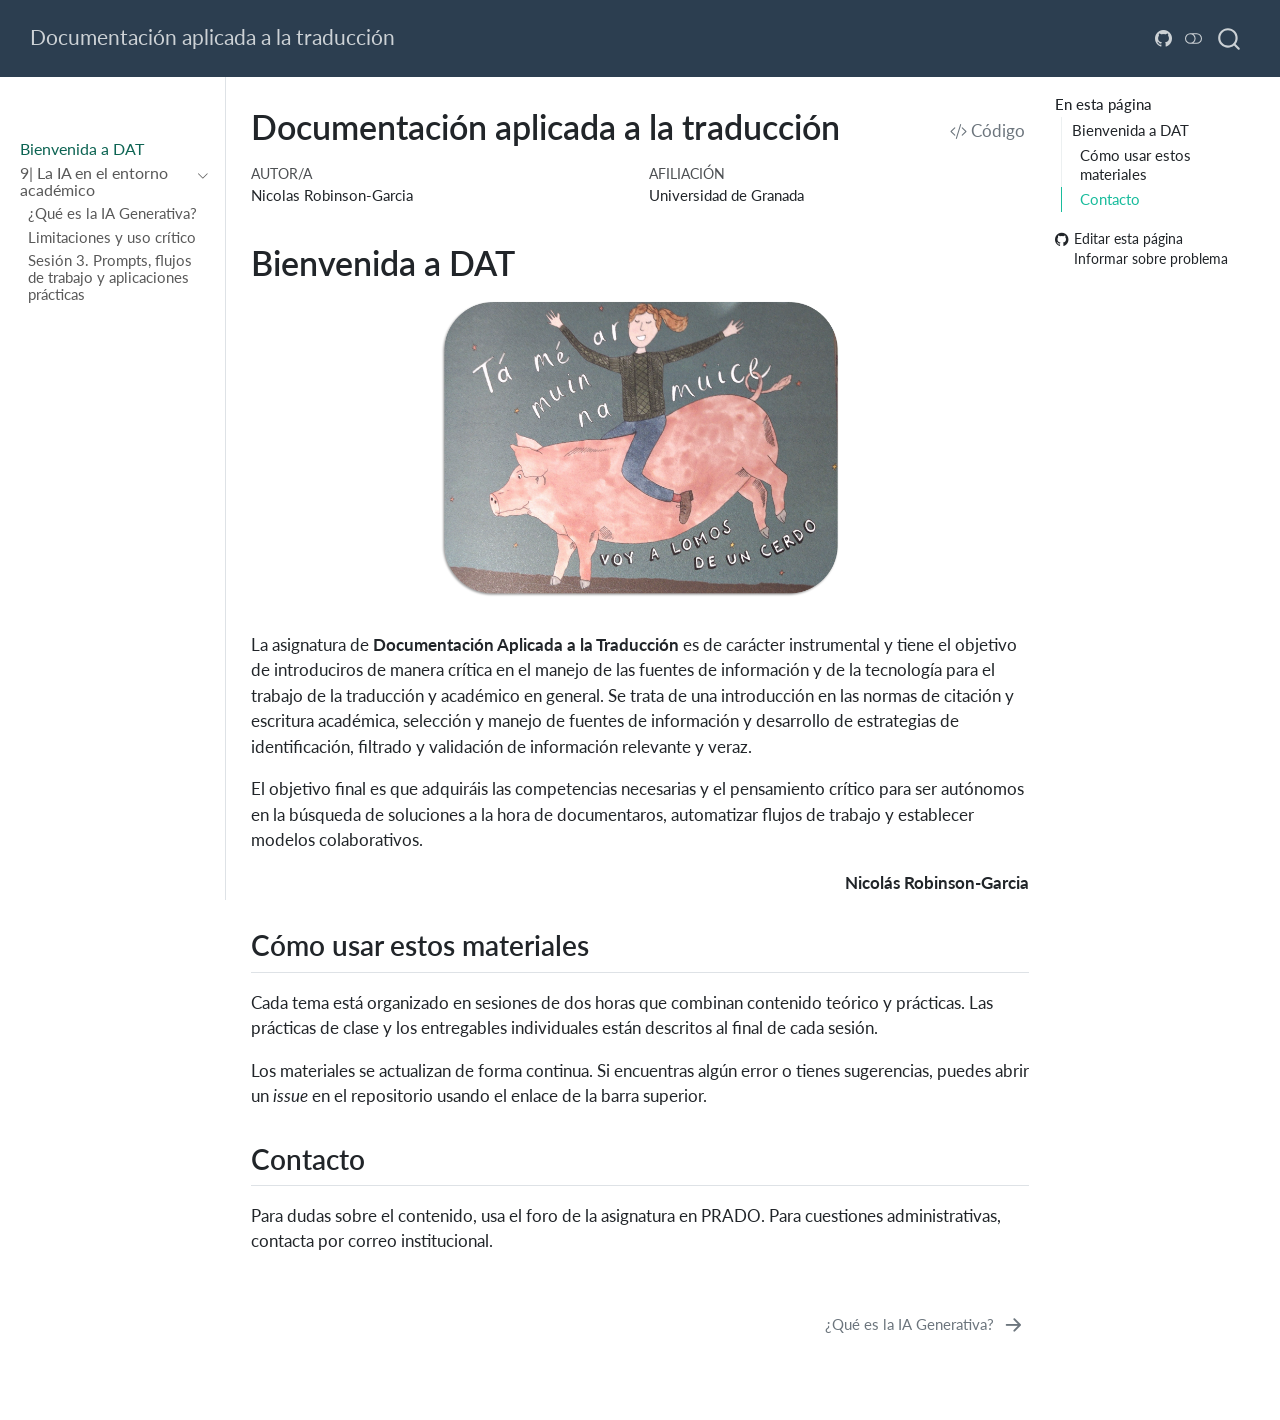
==== commit f664cff2: "started session2" ====
--- a/docs/index.html
+++ b/docs/index.html
@@ -2,7 +2,7 @@
 <html xmlns="http://www.w3.org/1999/xhtml" lang="es" xml:lang="es"><head>
 
 <meta charset="utf-8">
-<meta name="generator" content="quarto-1.8.25">
+<meta name="generator" content="quarto-1.9.36">
 
 <meta name="viewport" content="width=device-width, initial-scale=1.0, user-scalable=yes">
 
@@ -10,6 +10,9 @@
 
 <title>Documentación aplicada a la traducción</title>
 <style>
+/* Default styles provided by pandoc.
+** See https://pandoc.org/MANUAL.html#variables-for-html for config info.
+*/
 code{white-space: pre-wrap;}
 span.smallcaps{font-variant: small-caps;}
 div.columns{display: flex; gap: min(4vw, 1.5em);}
@@ -69,19 +72,18 @@
 <link href="./tema9/sesion1.html" rel="next">
 <script src="site_libs/quarto-html/quarto.js" type="module"></script>
 <script src="site_libs/quarto-html/tabsets/tabsets.js" type="module"></script>
-<script src="site_libs/quarto-html/axe/axe-check.js" type="module"></script>
 <script src="site_libs/quarto-html/popper.min.js"></script>
 <script src="site_libs/quarto-html/tippy.umd.min.js"></script>
 <script src="site_libs/quarto-html/anchor.min.js"></script>
 <link href="site_libs/quarto-html/tippy.css" rel="stylesheet">
-<link href="site_libs/quarto-html/quarto-syntax-highlighting-065a5179aebd64318d7ea99d77b64a9e.css" rel="stylesheet" class="quarto-color-scheme" id="quarto-text-highlighting-styles">
-<link href="site_libs/quarto-html/quarto-syntax-highlighting-dark-969ddfa49e00a70eb3423444dbc81f6c.css" rel="stylesheet" class="quarto-color-scheme quarto-color-alternate" id="quarto-text-highlighting-styles">
-<link href="site_libs/quarto-html/quarto-syntax-highlighting-065a5179aebd64318d7ea99d77b64a9e.css" rel="stylesheet" class="quarto-color-scheme-extra" id="quarto-text-highlighting-styles">
+<link href="site_libs/quarto-html/quarto-syntax-highlighting-a06763021a52c43c40a351ac8b799b8f.css" rel="stylesheet" class="quarto-color-scheme" id="quarto-text-highlighting-styles">
+<link href="site_libs/quarto-html/quarto-syntax-highlighting-dark-dbc92dda8186f57fa2e333fbb71d6a9d.css" rel="stylesheet" class="quarto-color-scheme quarto-color-alternate" id="quarto-text-highlighting-styles">
+<link href="site_libs/quarto-html/quarto-syntax-highlighting-a06763021a52c43c40a351ac8b799b8f.css" rel="stylesheet" class="quarto-color-scheme-extra" id="quarto-text-highlighting-styles">
 <script src="site_libs/bootstrap/bootstrap.min.js"></script>
 <link href="site_libs/bootstrap/bootstrap-icons.css" rel="stylesheet">
-<link href="site_libs/bootstrap/bootstrap-a9e733861a171a8fdea76b20008cc90a.min.css" rel="stylesheet" append-hash="true" class="quarto-color-scheme" id="quarto-bootstrap" data-mode="light">
-<link href="site_libs/bootstrap/bootstrap-dark-7d4ac4c5825c8150fc5af6cb165d6b86.min.css" rel="stylesheet" append-hash="true" class="quarto-color-scheme quarto-color-alternate" id="quarto-bootstrap" data-mode="dark">
-<link href="site_libs/bootstrap/bootstrap-a9e733861a171a8fdea76b20008cc90a.min.css" rel="stylesheet" append-hash="true" class="quarto-color-scheme-extra" id="quarto-bootstrap" data-mode="light">
+<link href="site_libs/bootstrap/bootstrap-4e114cd79268dd7cfb103f3422d85b1b.min.css" rel="stylesheet" append-hash="true" class="quarto-color-scheme" id="quarto-bootstrap" data-mode="light">
+<link href="site_libs/bootstrap/bootstrap-dark-36be77d7084ce65d9138e3a4791287a0.min.css" rel="stylesheet" append-hash="true" class="quarto-color-scheme quarto-color-alternate" id="quarto-bootstrap" data-mode="dark">
+<link href="site_libs/bootstrap/bootstrap-4e114cd79268dd7cfb103f3422d85b1b.min.css" rel="stylesheet" append-hash="true" class="quarto-color-scheme-extra" id="quarto-bootstrap" data-mode="light">
 <script id="quarto-search-options" type="application/json">{
   "location": "navbar",
   "copy-button": false,
@@ -284,8 +286,6 @@
     <nav class="navbar navbar-expand-lg " data-bs-theme="dark">
       <div class="navbar-container container-fluid">
       <div class="navbar-brand-container mx-auto">
-    <a href="./index.html" class="navbar-brand navbar-brand-logo">
-    </a>
     <a class="navbar-brand" href="./index.html">
     <span class="navbar-title">Documentación aplicada a la traducción</span>
     </a>
@@ -315,10 +315,6 @@
 <div id="quarto-content" class="quarto-container page-columns page-rows-contents page-layout-article page-navbar">
 <!-- sidebar -->
   <nav id="quarto-sidebar" class="sidebar collapse collapse-horizontal quarto-sidebar-collapse-item sidebar-navigation docked overflow-auto">
-    <div class="pt-lg-2 mt-2 text-left sidebar-header sidebar-header-stacked">
-      <a href="./index.html" class="sidebar-logo-link">
-      </a>
-      </div>
         <div class="mt-2 flex-shrink-0 align-items-center">
         <div class="sidebar-search">
         <div id="quarto-search" class="" title="Buscar"></div>
@@ -348,7 +344,7 @@
 </li>
           <li class="sidebar-item">
   <div class="sidebar-item-container"> 
-  <a href="./tema9/sesion2.html" class="sidebar-item-text sidebar-link"><span class="chapter-title">Sesión 2. Riesgos, limitaciones y uso crítico</span></a>
+  <a href="./tema9/sesion2.html" class="sidebar-item-text sidebar-link"><span class="chapter-title">Limitaciones y uso crítico</span></a>
   </div>
 </li>
           <li class="sidebar-item">
--- a/docs/site_libs/quarto-html/quarto-syntax-highlighting-a06763021a52c43c40a351ac8b799b8f.css
+++ b/docs/site_libs/quarto-html/quarto-syntax-highlighting-a06763021a52c43c40a351ac8b799b8f.css
@@ -0,0 +1,210 @@
+/* quarto syntax highlight colors */
+:root {
+  --quarto-hl-al-color: #ff5555;
+  --quarto-hl-an-color: #6a737d;
+  --quarto-hl-at-color: #d73a49;
+  --quarto-hl-bn-color: #005cc5;
+  --quarto-hl-bu-color: #d73a49;
+  --quarto-hl-ch-color: #032f62;
+  --quarto-hl-co-color: #6a737d;
+  --quarto-hl-cv-color: #6a737d;
+  --quarto-hl-cn-color: #005cc5;
+  --quarto-hl-cf-color: #d73a49;
+  --quarto-hl-dt-color: #d73a49;
+  --quarto-hl-dv-color: #005cc5;
+  --quarto-hl-do-color: #6a737d;
+  --quarto-hl-er-color: #ff5555;
+  --quarto-hl-ex-color: #d73a49;
+  --quarto-hl-fl-color: #005cc5;
+  --quarto-hl-fu-color: #6f42c1;
+  --quarto-hl-im-color: #032f62;
+  --quarto-hl-in-color: #6a737d;
+  --quarto-hl-kw-color: #d73a49;
+  --quarto-hl-op-color: #24292e;
+  --quarto-hl-pp-color: #d73a49;
+  --quarto-hl-re-color: #6a737d;
+  --quarto-hl-sc-color: #005cc5;
+  --quarto-hl-ss-color: #032f62;
+  --quarto-hl-st-color: #032f62;
+  --quarto-hl-va-color: #e36209;
+  --quarto-hl-vs-color: #032f62;
+  --quarto-hl-wa-color: #ff5555;
+}
+
+/* other quarto variables */
+:root {
+  --quarto-font-monospace: SFMono-Regular, Menlo, Monaco, Consolas, "Liberation Mono", "Courier New", monospace;
+}
+
+/* syntax highlight based on Pandoc's rules */
+pre > code.sourceCode > span {
+  color: #24292e;
+}
+
+code.sourceCode > span {
+  color: #24292e;
+}
+
+div.sourceCode,
+div.sourceCode pre.sourceCode {
+  color: #24292e;
+}
+
+/* Normal */
+code span {
+  color: #24292e;
+}
+
+/* Alert */
+code span.al {
+  font-weight: bold;
+  color: #ff5555;
+}
+
+/* Annotation */
+code span.an {
+  color: #6a737d;
+}
+
+/* Attribute */
+code span.at {
+  color: #d73a49;
+}
+
+/* BaseN */
+code span.bn {
+  color: #005cc5;
+}
+
+/* BuiltIn */
+code span.bu {
+  color: #d73a49;
+}
+
+/* ControlFlow */
+code span.cf {
+  color: #d73a49;
+}
+
+/* Char */
+code span.ch {
+  color: #032f62;
+}
+
+/* Constant */
+code span.cn {
+  color: #005cc5;
+}
+
+/* Comment */
+code span.co {
+  color: #6a737d;
+}
+
+/* CommentVar */
+code span.cv {
+  color: #6a737d;
+}
+
+/* Documentation */
+code span.do {
+  color: #6a737d;
+}
+
+/* DataType */
+code span.dt {
+  color: #d73a49;
+}
+
+/* DecVal */
+code span.dv {
+  color: #005cc5;
+}
+
+/* Error */
+code span.er {
+  color: #ff5555;
+  text-decoration: underline;
+}
+
+/* Extension */
+code span.ex {
+  font-weight: bold;
+  color: #d73a49;
+}
+
+/* Float */
+code span.fl {
+  color: #005cc5;
+}
+
+/* Function */
+code span.fu {
+  color: #6f42c1;
+}
+
+/* Import */
+code span.im {
+  color: #032f62;
+}
+
+/* Information */
+code span.in {
+  color: #6a737d;
+}
+
+/* Keyword */
+code span.kw {
+  color: #d73a49;
+}
+
+/* Operator */
+code span.op {
+  color: #24292e;
+}
+
+/* Preprocessor */
+code span.pp {
+  color: #d73a49;
+}
+
+/* RegionMarker */
+code span.re {
+  color: #6a737d;
+}
+
+/* SpecialChar */
+code span.sc {
+  color: #005cc5;
+}
+
+/* SpecialString */
+code span.ss {
+  color: #032f62;
+}
+
+/* String */
+code span.st {
+  color: #032f62;
+}
+
+/* Variable */
+code span.va {
+  color: #e36209;
+}
+
+/* VerbatimString */
+code span.vs {
+  color: #032f62;
+}
+
+/* Warning */
+code span.wa {
+  color: #ff5555;
+}
+
+.prevent-inlining {
+  content: "</";
+}
+
+/*# sourceMappingURL=46e398abf449b319388f84d8d856e60b.css.map */
--- a/docs/site_libs/quarto-html/quarto-syntax-highlighting-dark-dbc92dda8186f57fa2e333fbb71d6a9d.css
+++ b/docs/site_libs/quarto-html/quarto-syntax-highlighting-dark-dbc92dda8186f57fa2e333fbb71d6a9d.css
@@ -0,0 +1,210 @@
+/* quarto syntax highlight colors */
+:root {
+  --quarto-hl-al-color: #ff5555;
+  --quarto-hl-an-color: #6a737d;
+  --quarto-hl-at-color: #f97583;
+  --quarto-hl-bn-color: #79b8ff;
+  --quarto-hl-bu-color: #f97583;
+  --quarto-hl-ch-color: #9ecbff;
+  --quarto-hl-co-color: #6a737d;
+  --quarto-hl-cv-color: #6a737d;
+  --quarto-hl-cn-color: #79b8ff;
+  --quarto-hl-cf-color: #f97583;
+  --quarto-hl-dt-color: #f97583;
+  --quarto-hl-dv-color: #79b8ff;
+  --quarto-hl-do-color: #6a737d;
+  --quarto-hl-er-color: #ff5555;
+  --quarto-hl-ex-color: #f97583;
+  --quarto-hl-fl-color: #79b8ff;
+  --quarto-hl-fu-color: #b392f0;
+  --quarto-hl-im-color: #9ecbff;
+  --quarto-hl-in-color: #6a737d;
+  --quarto-hl-kw-color: #f97583;
+  --quarto-hl-op-color: #e1e4e8;
+  --quarto-hl-pp-color: #f97583;
+  --quarto-hl-re-color: #6a737d;
+  --quarto-hl-sc-color: #79b8ff;
+  --quarto-hl-ss-color: #9ecbff;
+  --quarto-hl-st-color: #9ecbff;
+  --quarto-hl-va-color: #ffab70;
+  --quarto-hl-vs-color: #9ecbff;
+  --quarto-hl-wa-color: #ff5555;
+}
+
+/* other quarto variables */
+:root {
+  --quarto-font-monospace: SFMono-Regular, Menlo, Monaco, Consolas, "Liberation Mono", "Courier New", monospace;
+}
+
+/* syntax highlight based on Pandoc's rules */
+pre > code.sourceCode > span {
+  color: #e1e4e8;
+}
+
+code.sourceCode > span {
+  color: #e1e4e8;
+}
+
+div.sourceCode,
+div.sourceCode pre.sourceCode {
+  color: #e1e4e8;
+}
+
+/* Normal */
+code span {
+  color: #e1e4e8;
+}
+
+/* Alert */
+code span.al {
+  font-weight: bold;
+  color: #ff5555;
+}
+
+/* Annotation */
+code span.an {
+  color: #6a737d;
+}
+
+/* Attribute */
+code span.at {
+  color: #f97583;
+}
+
+/* BaseN */
+code span.bn {
+  color: #79b8ff;
+}
+
+/* BuiltIn */
+code span.bu {
+  color: #f97583;
+}
+
+/* ControlFlow */
+code span.cf {
+  color: #f97583;
+}
+
+/* Char */
+code span.ch {
+  color: #9ecbff;
+}
+
+/* Constant */
+code span.cn {
+  color: #79b8ff;
+}
+
+/* Comment */
+code span.co {
+  color: #6a737d;
+}
+
+/* CommentVar */
+code span.cv {
+  color: #6a737d;
+}
+
+/* Documentation */
+code span.do {
+  color: #6a737d;
+}
+
+/* DataType */
+code span.dt {
+  color: #f97583;
+}
+
+/* DecVal */
+code span.dv {
+  color: #79b8ff;
+}
+
+/* Error */
+code span.er {
+  color: #ff5555;
+  text-decoration: underline;
+}
+
+/* Extension */
+code span.ex {
+  font-weight: bold;
+  color: #f97583;
+}
+
+/* Float */
+code span.fl {
+  color: #79b8ff;
+}
+
+/* Function */
+code span.fu {
+  color: #b392f0;
+}
+
+/* Import */
+code span.im {
+  color: #9ecbff;
+}
+
+/* Information */
+code span.in {
+  color: #6a737d;
+}
+
+/* Keyword */
+code span.kw {
+  color: #f97583;
+}
+
+/* Operator */
+code span.op {
+  color: #e1e4e8;
+}
+
+/* Preprocessor */
+code span.pp {
+  color: #f97583;
+}
+
+/* RegionMarker */
+code span.re {
+  color: #6a737d;
+}
+
+/* SpecialChar */
+code span.sc {
+  color: #79b8ff;
+}
+
+/* SpecialString */
+code span.ss {
+  color: #9ecbff;
+}
+
+/* String */
+code span.st {
+  color: #9ecbff;
+}
+
+/* Variable */
+code span.va {
+  color: #ffab70;
+}
+
+/* VerbatimString */
+code span.vs {
+  color: #9ecbff;
+}
+
+/* Warning */
+code span.wa {
+  color: #ff5555;
+}
+
+.prevent-inlining {
+  content: "</";
+}
+
+/*# sourceMappingURL=5b44f16740065ab3ac5bade16adfc271.css.map */
--- a/docs/site_libs/quarto-html/quarto-syntax-highlighting-a06763021a52c43c40a351ac8b799b8f.css
+++ b/docs/site_libs/quarto-html/quarto-syntax-highlighting-a06763021a52c43c40a351ac8b799b8f.css
@@ -0,0 +1,210 @@
+/* quarto syntax highlight colors */
+:root {
+  --quarto-hl-al-color: #ff5555;
+  --quarto-hl-an-color: #6a737d;
+  --quarto-hl-at-color: #d73a49;
+  --quarto-hl-bn-color: #005cc5;
+  --quarto-hl-bu-color: #d73a49;
+  --quarto-hl-ch-color: #032f62;
+  --quarto-hl-co-color: #6a737d;
+  --quarto-hl-cv-color: #6a737d;
+  --quarto-hl-cn-color: #005cc5;
+  --quarto-hl-cf-color: #d73a49;
+  --quarto-hl-dt-color: #d73a49;
+  --quarto-hl-dv-color: #005cc5;
+  --quarto-hl-do-color: #6a737d;
+  --quarto-hl-er-color: #ff5555;
+  --quarto-hl-ex-color: #d73a49;
+  --quarto-hl-fl-color: #005cc5;
+  --quarto-hl-fu-color: #6f42c1;
+  --quarto-hl-im-color: #032f62;
+  --quarto-hl-in-color: #6a737d;
+  --quarto-hl-kw-color: #d73a49;
+  --quarto-hl-op-color: #24292e;
+  --quarto-hl-pp-color: #d73a49;
+  --quarto-hl-re-color: #6a737d;
+  --quarto-hl-sc-color: #005cc5;
+  --quarto-hl-ss-color: #032f62;
+  --quarto-hl-st-color: #032f62;
+  --quarto-hl-va-color: #e36209;
+  --quarto-hl-vs-color: #032f62;
+  --quarto-hl-wa-color: #ff5555;
+}
+
+/* other quarto variables */
+:root {
+  --quarto-font-monospace: SFMono-Regular, Menlo, Monaco, Consolas, "Liberation Mono", "Courier New", monospace;
+}
+
+/* syntax highlight based on Pandoc's rules */
+pre > code.sourceCode > span {
+  color: #24292e;
+}
+
+code.sourceCode > span {
+  color: #24292e;
+}
+
+div.sourceCode,
+div.sourceCode pre.sourceCode {
+  color: #24292e;
+}
+
+/* Normal */
+code span {
+  color: #24292e;
+}
+
+/* Alert */
+code span.al {
+  font-weight: bold;
+  color: #ff5555;
+}
+
+/* Annotation */
+code span.an {
+  color: #6a737d;
+}
+
+/* Attribute */
+code span.at {
+  color: #d73a49;
+}
+
+/* BaseN */
+code span.bn {
+  color: #005cc5;
+}
+
+/* BuiltIn */
+code span.bu {
+  color: #d73a49;
+}
+
+/* ControlFlow */
+code span.cf {
+  color: #d73a49;
+}
+
+/* Char */
+code span.ch {
+  color: #032f62;
+}
+
+/* Constant */
+code span.cn {
+  color: #005cc5;
+}
+
+/* Comment */
+code span.co {
+  color: #6a737d;
+}
+
+/* CommentVar */
+code span.cv {
+  color: #6a737d;
+}
+
+/* Documentation */
+code span.do {
+  color: #6a737d;
+}
+
+/* DataType */
+code span.dt {
+  color: #d73a49;
+}
+
+/* DecVal */
+code span.dv {
+  color: #005cc5;
+}
+
+/* Error */
+code span.er {
+  color: #ff5555;
+  text-decoration: underline;
+}
+
+/* Extension */
+code span.ex {
+  font-weight: bold;
+  color: #d73a49;
+}
+
+/* Float */
+code span.fl {
+  color: #005cc5;
+}
+
+/* Function */
+code span.fu {
+  color: #6f42c1;
+}
+
+/* Import */
+code span.im {
+  color: #032f62;
+}
+
+/* Information */
+code span.in {
+  color: #6a737d;
+}
+
+/* Keyword */
+code span.kw {
+  color: #d73a49;
+}
+
+/* Operator */
+code span.op {
+  color: #24292e;
+}
+
+/* Preprocessor */
+code span.pp {
+  color: #d73a49;
+}
+
+/* RegionMarker */
+code span.re {
+  color: #6a737d;
+}
+
+/* SpecialChar */
+code span.sc {
+  color: #005cc5;
+}
+
+/* SpecialString */
+code span.ss {
+  color: #032f62;
+}
+
+/* String */
+code span.st {
+  color: #032f62;
+}
+
+/* Variable */
+code span.va {
+  color: #e36209;
+}
+
+/* VerbatimString */
+code span.vs {
+  color: #032f62;
+}
+
+/* Warning */
+code span.wa {
+  color: #ff5555;
+}
+
+.prevent-inlining {
+  content: "</";
+}
+
+/*# sourceMappingURL=46e398abf449b319388f84d8d856e60b.css.map */
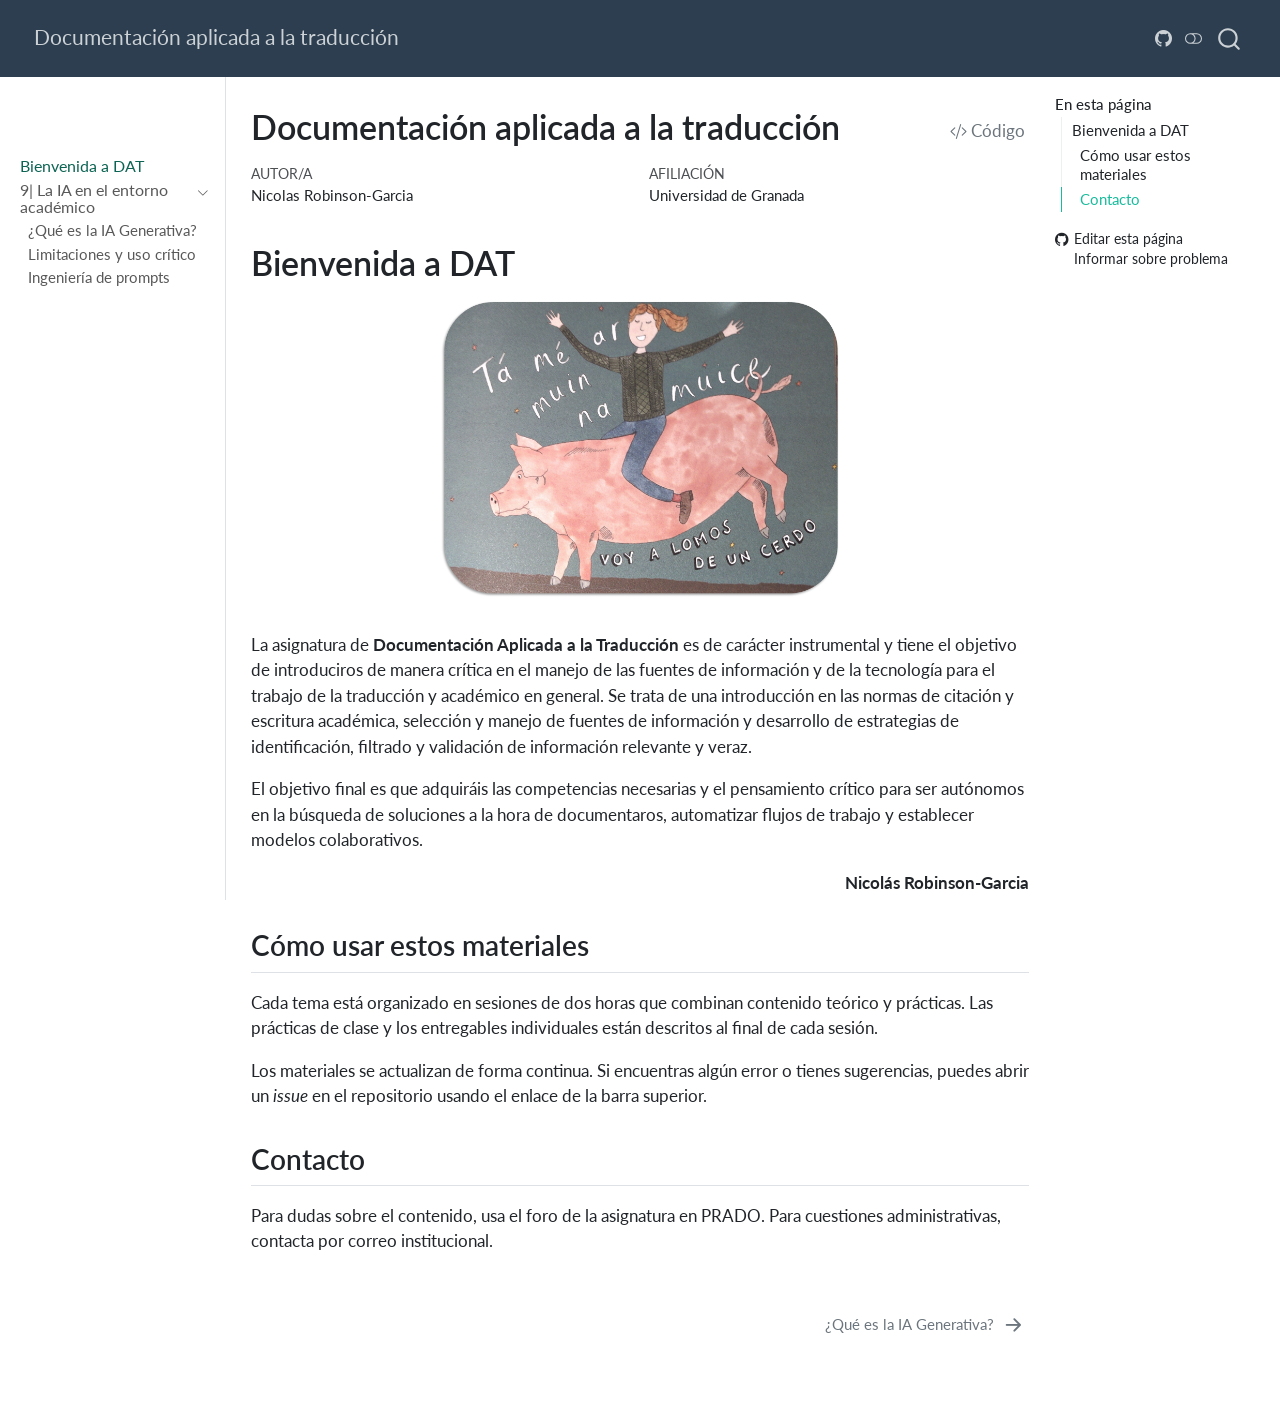
==== commit 81f89c29: "corrected menus" ====
--- a/docs/index.html
+++ b/docs/index.html
@@ -2,7 +2,7 @@
 <html xmlns="http://www.w3.org/1999/xhtml" lang="es" xml:lang="es"><head>
 
 <meta charset="utf-8">
-<meta name="generator" content="quarto-1.9.36">
+<meta name="generator" content="quarto-1.8.25">
 
 <meta name="viewport" content="width=device-width, initial-scale=1.0, user-scalable=yes">
 
@@ -10,9 +10,6 @@
 
 <title>Documentación aplicada a la traducción</title>
 <style>
-/* Default styles provided by pandoc.
-** See https://pandoc.org/MANUAL.html#variables-for-html for config info.
-*/
 code{white-space: pre-wrap;}
 span.smallcaps{font-variant: small-caps;}
 div.columns{display: flex; gap: min(4vw, 1.5em);}
@@ -72,18 +69,19 @@
 <link href="./tema9/sesion1.html" rel="next">
 <script src="site_libs/quarto-html/quarto.js" type="module"></script>
 <script src="site_libs/quarto-html/tabsets/tabsets.js" type="module"></script>
+<script src="site_libs/quarto-html/axe/axe-check.js" type="module"></script>
 <script src="site_libs/quarto-html/popper.min.js"></script>
 <script src="site_libs/quarto-html/tippy.umd.min.js"></script>
 <script src="site_libs/quarto-html/anchor.min.js"></script>
 <link href="site_libs/quarto-html/tippy.css" rel="stylesheet">
-<link href="site_libs/quarto-html/quarto-syntax-highlighting-a06763021a52c43c40a351ac8b799b8f.css" rel="stylesheet" class="quarto-color-scheme" id="quarto-text-highlighting-styles">
-<link href="site_libs/quarto-html/quarto-syntax-highlighting-dark-dbc92dda8186f57fa2e333fbb71d6a9d.css" rel="stylesheet" class="quarto-color-scheme quarto-color-alternate" id="quarto-text-highlighting-styles">
-<link href="site_libs/quarto-html/quarto-syntax-highlighting-a06763021a52c43c40a351ac8b799b8f.css" rel="stylesheet" class="quarto-color-scheme-extra" id="quarto-text-highlighting-styles">
+<link href="site_libs/quarto-html/quarto-syntax-highlighting-065a5179aebd64318d7ea99d77b64a9e.css" rel="stylesheet" class="quarto-color-scheme" id="quarto-text-highlighting-styles">
+<link href="site_libs/quarto-html/quarto-syntax-highlighting-dark-969ddfa49e00a70eb3423444dbc81f6c.css" rel="stylesheet" class="quarto-color-scheme quarto-color-alternate" id="quarto-text-highlighting-styles">
+<link href="site_libs/quarto-html/quarto-syntax-highlighting-065a5179aebd64318d7ea99d77b64a9e.css" rel="stylesheet" class="quarto-color-scheme-extra" id="quarto-text-highlighting-styles">
 <script src="site_libs/bootstrap/bootstrap.min.js"></script>
 <link href="site_libs/bootstrap/bootstrap-icons.css" rel="stylesheet">
-<link href="site_libs/bootstrap/bootstrap-4e114cd79268dd7cfb103f3422d85b1b.min.css" rel="stylesheet" append-hash="true" class="quarto-color-scheme" id="quarto-bootstrap" data-mode="light">
-<link href="site_libs/bootstrap/bootstrap-dark-36be77d7084ce65d9138e3a4791287a0.min.css" rel="stylesheet" append-hash="true" class="quarto-color-scheme quarto-color-alternate" id="quarto-bootstrap" data-mode="dark">
-<link href="site_libs/bootstrap/bootstrap-4e114cd79268dd7cfb103f3422d85b1b.min.css" rel="stylesheet" append-hash="true" class="quarto-color-scheme-extra" id="quarto-bootstrap" data-mode="light">
+<link href="site_libs/bootstrap/bootstrap-a9e733861a171a8fdea76b20008cc90a.min.css" rel="stylesheet" append-hash="true" class="quarto-color-scheme" id="quarto-bootstrap" data-mode="light">
+<link href="site_libs/bootstrap/bootstrap-dark-7d4ac4c5825c8150fc5af6cb165d6b86.min.css" rel="stylesheet" append-hash="true" class="quarto-color-scheme quarto-color-alternate" id="quarto-bootstrap" data-mode="dark">
+<link href="site_libs/bootstrap/bootstrap-a9e733861a171a8fdea76b20008cc90a.min.css" rel="stylesheet" append-hash="true" class="quarto-color-scheme-extra" id="quarto-bootstrap" data-mode="light">
 <script id="quarto-search-options" type="application/json">{
   "location": "navbar",
   "copy-button": false,
@@ -286,6 +284,8 @@
     <nav class="navbar navbar-expand-lg " data-bs-theme="dark">
       <div class="navbar-container container-fluid">
       <div class="navbar-brand-container mx-auto">
+    <a href="./index.html" class="navbar-brand navbar-brand-logo">
+    </a>
     <a class="navbar-brand" href="./index.html">
     <span class="navbar-title">Documentación aplicada a la traducción</span>
     </a>
@@ -315,6 +315,10 @@
 <div id="quarto-content" class="quarto-container page-columns page-rows-contents page-layout-article page-navbar">
 <!-- sidebar -->
   <nav id="quarto-sidebar" class="sidebar collapse collapse-horizontal quarto-sidebar-collapse-item sidebar-navigation docked overflow-auto">
+    <div class="pt-lg-2 mt-2 text-left sidebar-header sidebar-header-stacked">
+      <a href="./index.html" class="sidebar-logo-link">
+      </a>
+      </div>
         <div class="mt-2 flex-shrink-0 align-items-center">
         <div class="sidebar-search">
         <div id="quarto-search" class="" title="Buscar"></div>
@@ -349,7 +353,7 @@
 </li>
           <li class="sidebar-item">
   <div class="sidebar-item-container"> 
-  <a href="./tema9/sesion3.html" class="sidebar-item-text sidebar-link"><span class="chapter-title">Sesión 3. Prompts, flujos de trabajo y aplicaciones prácticas</span></a>
+  <a href="./tema9/sesion3.html" class="sidebar-item-text sidebar-link"><span class="chapter-title">Ingeniería de prompts</span></a>
   </div>
 </li>
       </ul>
--- a/docs/site_libs/quarto-html/quarto-syntax-highlighting-065a5179aebd64318d7ea99d77b64a9e.css
+++ b/docs/site_libs/quarto-html/quarto-syntax-highlighting-065a5179aebd64318d7ea99d77b64a9e.css
@@ -0,0 +1,210 @@
+/* quarto syntax highlight colors */
+:root {
+  --quarto-hl-al-color: #ff5555;
+  --quarto-hl-an-color: #6a737d;
+  --quarto-hl-at-color: #d73a49;
+  --quarto-hl-bn-color: #005cc5;
+  --quarto-hl-bu-color: #d73a49;
+  --quarto-hl-ch-color: #032f62;
+  --quarto-hl-co-color: #6a737d;
+  --quarto-hl-cv-color: #6a737d;
+  --quarto-hl-cn-color: #005cc5;
+  --quarto-hl-cf-color: #d73a49;
+  --quarto-hl-dt-color: #d73a49;
+  --quarto-hl-dv-color: #005cc5;
+  --quarto-hl-do-color: #6a737d;
+  --quarto-hl-er-color: #ff5555;
+  --quarto-hl-ex-color: #d73a49;
+  --quarto-hl-fl-color: #005cc5;
+  --quarto-hl-fu-color: #6f42c1;
+  --quarto-hl-im-color: #032f62;
+  --quarto-hl-in-color: #6a737d;
+  --quarto-hl-kw-color: #d73a49;
+  --quarto-hl-op-color: #24292e;
+  --quarto-hl-pp-color: #d73a49;
+  --quarto-hl-re-color: #6a737d;
+  --quarto-hl-sc-color: #005cc5;
+  --quarto-hl-ss-color: #032f62;
+  --quarto-hl-st-color: #032f62;
+  --quarto-hl-va-color: #e36209;
+  --quarto-hl-vs-color: #032f62;
+  --quarto-hl-wa-color: #ff5555;
+}
+
+/* other quarto variables */
+:root {
+  --quarto-font-monospace: SFMono-Regular, Menlo, Monaco, Consolas, "Liberation Mono", "Courier New", monospace;
+}
+
+/* syntax highlight based on Pandoc's rules */
+pre > code.sourceCode > span {
+  color: #24292e;
+}
+
+code.sourceCode > span {
+  color: #24292e;
+}
+
+div.sourceCode,
+div.sourceCode pre.sourceCode {
+  color: #24292e;
+}
+
+/* Normal */
+code span {
+  color: #24292e;
+}
+
+/* Alert */
+code span.al {
+  font-weight: bold;
+  color: #ff5555;
+}
+
+/* Annotation */
+code span.an {
+  color: #6a737d;
+}
+
+/* Attribute */
+code span.at {
+  color: #d73a49;
+}
+
+/* BaseN */
+code span.bn {
+  color: #005cc5;
+}
+
+/* BuiltIn */
+code span.bu {
+  color: #d73a49;
+}
+
+/* ControlFlow */
+code span.cf {
+  color: #d73a49;
+}
+
+/* Char */
+code span.ch {
+  color: #032f62;
+}
+
+/* Constant */
+code span.cn {
+  color: #005cc5;
+}
+
+/* Comment */
+code span.co {
+  color: #6a737d;
+}
+
+/* CommentVar */
+code span.cv {
+  color: #6a737d;
+}
+
+/* Documentation */
+code span.do {
+  color: #6a737d;
+}
+
+/* DataType */
+code span.dt {
+  color: #d73a49;
+}
+
+/* DecVal */
+code span.dv {
+  color: #005cc5;
+}
+
+/* Error */
+code span.er {
+  color: #ff5555;
+  text-decoration: underline;
+}
+
+/* Extension */
+code span.ex {
+  font-weight: bold;
+  color: #d73a49;
+}
+
+/* Float */
+code span.fl {
+  color: #005cc5;
+}
+
+/* Function */
+code span.fu {
+  color: #6f42c1;
+}
+
+/* Import */
+code span.im {
+  color: #032f62;
+}
+
+/* Information */
+code span.in {
+  color: #6a737d;
+}
+
+/* Keyword */
+code span.kw {
+  color: #d73a49;
+}
+
+/* Operator */
+code span.op {
+  color: #24292e;
+}
+
+/* Preprocessor */
+code span.pp {
+  color: #d73a49;
+}
+
+/* RegionMarker */
+code span.re {
+  color: #6a737d;
+}
+
+/* SpecialChar */
+code span.sc {
+  color: #005cc5;
+}
+
+/* SpecialString */
+code span.ss {
+  color: #032f62;
+}
+
+/* String */
+code span.st {
+  color: #032f62;
+}
+
+/* Variable */
+code span.va {
+  color: #e36209;
+}
+
+/* VerbatimString */
+code span.vs {
+  color: #032f62;
+}
+
+/* Warning */
+code span.wa {
+  color: #ff5555;
+}
+
+.prevent-inlining {
+  content: "</";
+}
+
+/*# sourceMappingURL=767c16492b53e35a6b314e0e4dac6d26.css.map */
--- a/docs/site_libs/quarto-html/quarto-syntax-highlighting-dark-969ddfa49e00a70eb3423444dbc81f6c.css
+++ b/docs/site_libs/quarto-html/quarto-syntax-highlighting-dark-969ddfa49e00a70eb3423444dbc81f6c.css
@@ -0,0 +1,210 @@
+/* quarto syntax highlight colors */
+:root {
+  --quarto-hl-al-color: #ff5555;
+  --quarto-hl-an-color: #6a737d;
+  --quarto-hl-at-color: #f97583;
+  --quarto-hl-bn-color: #79b8ff;
+  --quarto-hl-bu-color: #f97583;
+  --quarto-hl-ch-color: #9ecbff;
+  --quarto-hl-co-color: #6a737d;
+  --quarto-hl-cv-color: #6a737d;
+  --quarto-hl-cn-color: #79b8ff;
+  --quarto-hl-cf-color: #f97583;
+  --quarto-hl-dt-color: #f97583;
+  --quarto-hl-dv-color: #79b8ff;
+  --quarto-hl-do-color: #6a737d;
+  --quarto-hl-er-color: #ff5555;
+  --quarto-hl-ex-color: #f97583;
+  --quarto-hl-fl-color: #79b8ff;
+  --quarto-hl-fu-color: #b392f0;
+  --quarto-hl-im-color: #9ecbff;
+  --quarto-hl-in-color: #6a737d;
+  --quarto-hl-kw-color: #f97583;
+  --quarto-hl-op-color: #e1e4e8;
+  --quarto-hl-pp-color: #f97583;
+  --quarto-hl-re-color: #6a737d;
+  --quarto-hl-sc-color: #79b8ff;
+  --quarto-hl-ss-color: #9ecbff;
+  --quarto-hl-st-color: #9ecbff;
+  --quarto-hl-va-color: #ffab70;
+  --quarto-hl-vs-color: #9ecbff;
+  --quarto-hl-wa-color: #ff5555;
+}
+
+/* other quarto variables */
+:root {
+  --quarto-font-monospace: SFMono-Regular, Menlo, Monaco, Consolas, "Liberation Mono", "Courier New", monospace;
+}
+
+/* syntax highlight based on Pandoc's rules */
+pre > code.sourceCode > span {
+  color: #e1e4e8;
+}
+
+code.sourceCode > span {
+  color: #e1e4e8;
+}
+
+div.sourceCode,
+div.sourceCode pre.sourceCode {
+  color: #e1e4e8;
+}
+
+/* Normal */
+code span {
+  color: #e1e4e8;
+}
+
+/* Alert */
+code span.al {
+  font-weight: bold;
+  color: #ff5555;
+}
+
+/* Annotation */
+code span.an {
+  color: #6a737d;
+}
+
+/* Attribute */
+code span.at {
+  color: #f97583;
+}
+
+/* BaseN */
+code span.bn {
+  color: #79b8ff;
+}
+
+/* BuiltIn */
+code span.bu {
+  color: #f97583;
+}
+
+/* ControlFlow */
+code span.cf {
+  color: #f97583;
+}
+
+/* Char */
+code span.ch {
+  color: #9ecbff;
+}
+
+/* Constant */
+code span.cn {
+  color: #79b8ff;
+}
+
+/* Comment */
+code span.co {
+  color: #6a737d;
+}
+
+/* CommentVar */
+code span.cv {
+  color: #6a737d;
+}
+
+/* Documentation */
+code span.do {
+  color: #6a737d;
+}
+
+/* DataType */
+code span.dt {
+  color: #f97583;
+}
+
+/* DecVal */
+code span.dv {
+  color: #79b8ff;
+}
+
+/* Error */
+code span.er {
+  color: #ff5555;
+  text-decoration: underline;
+}
+
+/* Extension */
+code span.ex {
+  font-weight: bold;
+  color: #f97583;
+}
+
+/* Float */
+code span.fl {
+  color: #79b8ff;
+}
+
+/* Function */
+code span.fu {
+  color: #b392f0;
+}
+
+/* Import */
+code span.im {
+  color: #9ecbff;
+}
+
+/* Information */
+code span.in {
+  color: #6a737d;
+}
+
+/* Keyword */
+code span.kw {
+  color: #f97583;
+}
+
+/* Operator */
+code span.op {
+  color: #e1e4e8;
+}
+
+/* Preprocessor */
+code span.pp {
+  color: #f97583;
+}
+
+/* RegionMarker */
+code span.re {
+  color: #6a737d;
+}
+
+/* SpecialChar */
+code span.sc {
+  color: #79b8ff;
+}
+
+/* SpecialString */
+code span.ss {
+  color: #9ecbff;
+}
+
+/* String */
+code span.st {
+  color: #9ecbff;
+}
+
+/* Variable */
+code span.va {
+  color: #ffab70;
+}
+
+/* VerbatimString */
+code span.vs {
+  color: #9ecbff;
+}
+
+/* Warning */
+code span.wa {
+  color: #ff5555;
+}
+
+.prevent-inlining {
+  content: "</";
+}
+
+/*# sourceMappingURL=b98e16a10f074dfcb10fa0db2f9c9e30.css.map */
--- a/docs/site_libs/quarto-html/quarto-syntax-highlighting-065a5179aebd64318d7ea99d77b64a9e.css
+++ b/docs/site_libs/quarto-html/quarto-syntax-highlighting-065a5179aebd64318d7ea99d77b64a9e.css
@@ -0,0 +1,210 @@
+/* quarto syntax highlight colors */
+:root {
+  --quarto-hl-al-color: #ff5555;
+  --quarto-hl-an-color: #6a737d;
+  --quarto-hl-at-color: #d73a49;
+  --quarto-hl-bn-color: #005cc5;
+  --quarto-hl-bu-color: #d73a49;
+  --quarto-hl-ch-color: #032f62;
+  --quarto-hl-co-color: #6a737d;
+  --quarto-hl-cv-color: #6a737d;
+  --quarto-hl-cn-color: #005cc5;
+  --quarto-hl-cf-color: #d73a49;
+  --quarto-hl-dt-color: #d73a49;
+  --quarto-hl-dv-color: #005cc5;
+  --quarto-hl-do-color: #6a737d;
+  --quarto-hl-er-color: #ff5555;
+  --quarto-hl-ex-color: #d73a49;
+  --quarto-hl-fl-color: #005cc5;
+  --quarto-hl-fu-color: #6f42c1;
+  --quarto-hl-im-color: #032f62;
+  --quarto-hl-in-color: #6a737d;
+  --quarto-hl-kw-color: #d73a49;
+  --quarto-hl-op-color: #24292e;
+  --quarto-hl-pp-color: #d73a49;
+  --quarto-hl-re-color: #6a737d;
+  --quarto-hl-sc-color: #005cc5;
+  --quarto-hl-ss-color: #032f62;
+  --quarto-hl-st-color: #032f62;
+  --quarto-hl-va-color: #e36209;
+  --quarto-hl-vs-color: #032f62;
+  --quarto-hl-wa-color: #ff5555;
+}
+
+/* other quarto variables */
+:root {
+  --quarto-font-monospace: SFMono-Regular, Menlo, Monaco, Consolas, "Liberation Mono", "Courier New", monospace;
+}
+
+/* syntax highlight based on Pandoc's rules */
+pre > code.sourceCode > span {
+  color: #24292e;
+}
+
+code.sourceCode > span {
+  color: #24292e;
+}
+
+div.sourceCode,
+div.sourceCode pre.sourceCode {
+  color: #24292e;
+}
+
+/* Normal */
+code span {
+  color: #24292e;
+}
+
+/* Alert */
+code span.al {
+  font-weight: bold;
+  color: #ff5555;
+}
+
+/* Annotation */
+code span.an {
+  color: #6a737d;
+}
+
+/* Attribute */
+code span.at {
+  color: #d73a49;
+}
+
+/* BaseN */
+code span.bn {
+  color: #005cc5;
+}
+
+/* BuiltIn */
+code span.bu {
+  color: #d73a49;
+}
+
+/* ControlFlow */
+code span.cf {
+  color: #d73a49;
+}
+
+/* Char */
+code span.ch {
+  color: #032f62;
+}
+
+/* Constant */
+code span.cn {
+  color: #005cc5;
+}
+
+/* Comment */
+code span.co {
+  color: #6a737d;
+}
+
+/* CommentVar */
+code span.cv {
+  color: #6a737d;
+}
+
+/* Documentation */
+code span.do {
+  color: #6a737d;
+}
+
+/* DataType */
+code span.dt {
+  color: #d73a49;
+}
+
+/* DecVal */
+code span.dv {
+  color: #005cc5;
+}
+
+/* Error */
+code span.er {
+  color: #ff5555;
+  text-decoration: underline;
+}
+
+/* Extension */
+code span.ex {
+  font-weight: bold;
+  color: #d73a49;
+}
+
+/* Float */
+code span.fl {
+  color: #005cc5;
+}
+
+/* Function */
+code span.fu {
+  color: #6f42c1;
+}
+
+/* Import */
+code span.im {
+  color: #032f62;
+}
+
+/* Information */
+code span.in {
+  color: #6a737d;
+}
+
+/* Keyword */
+code span.kw {
+  color: #d73a49;
+}
+
+/* Operator */
+code span.op {
+  color: #24292e;
+}
+
+/* Preprocessor */
+code span.pp {
+  color: #d73a49;
+}
+
+/* RegionMarker */
+code span.re {
+  color: #6a737d;
+}
+
+/* SpecialChar */
+code span.sc {
+  color: #005cc5;
+}
+
+/* SpecialString */
+code span.ss {
+  color: #032f62;
+}
+
+/* String */
+code span.st {
+  color: #032f62;
+}
+
+/* Variable */
+code span.va {
+  color: #e36209;
+}
+
+/* VerbatimString */
+code span.vs {
+  color: #032f62;
+}
+
+/* Warning */
+code span.wa {
+  color: #ff5555;
+}
+
+.prevent-inlining {
+  content: "</";
+}
+
+/*# sourceMappingURL=767c16492b53e35a6b314e0e4dac6d26.css.map */
